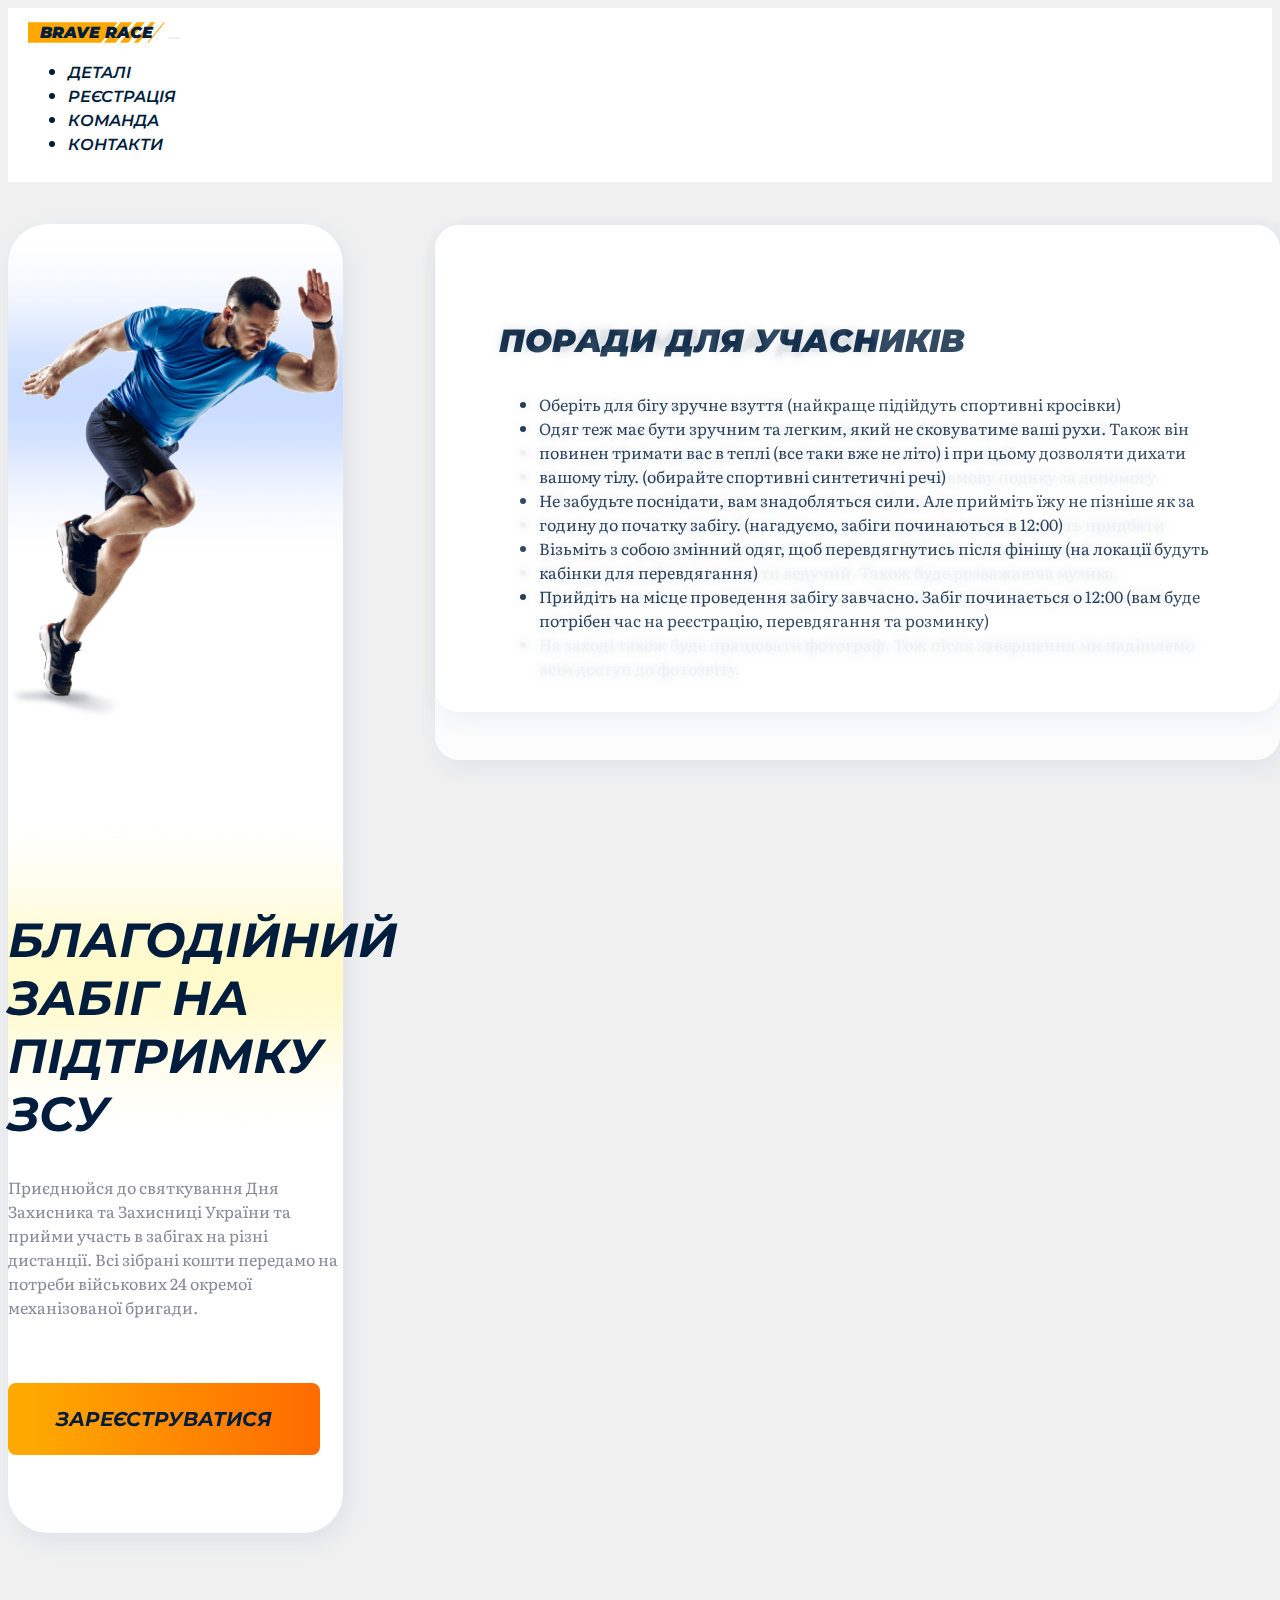
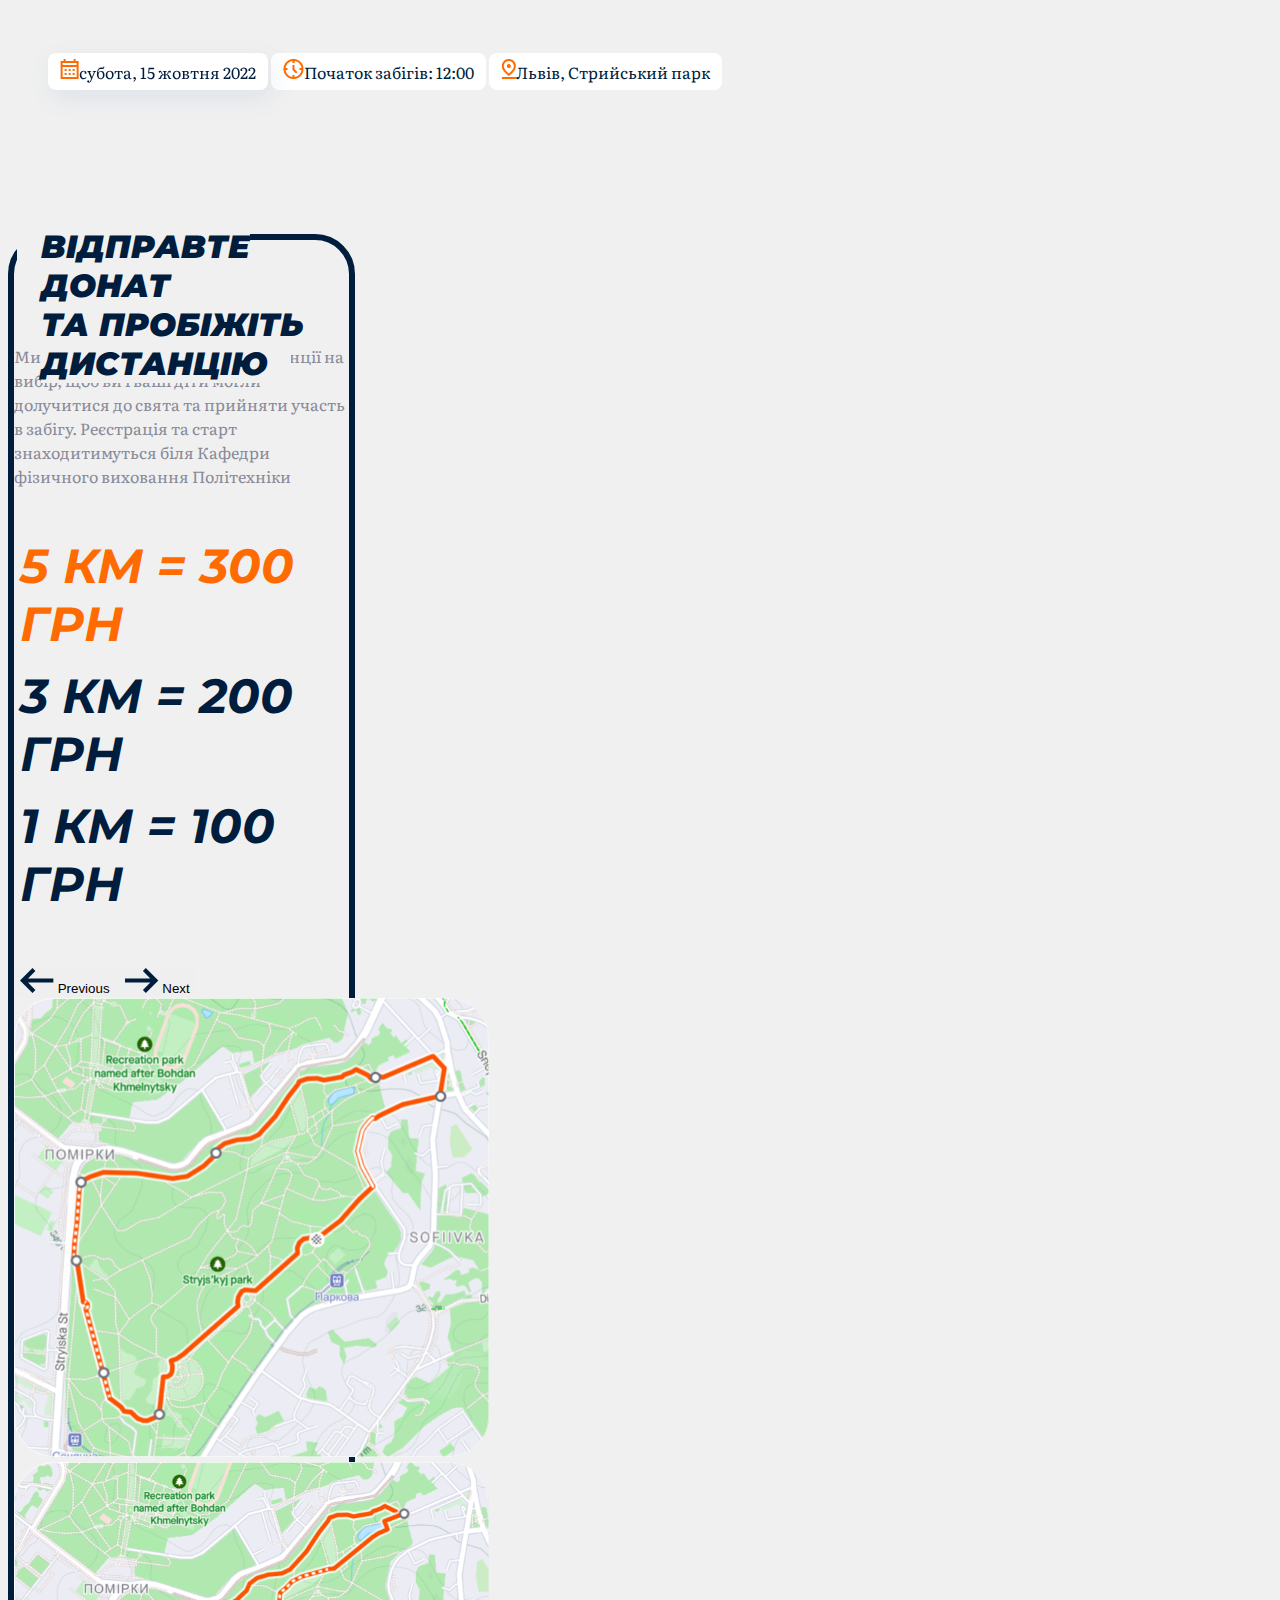
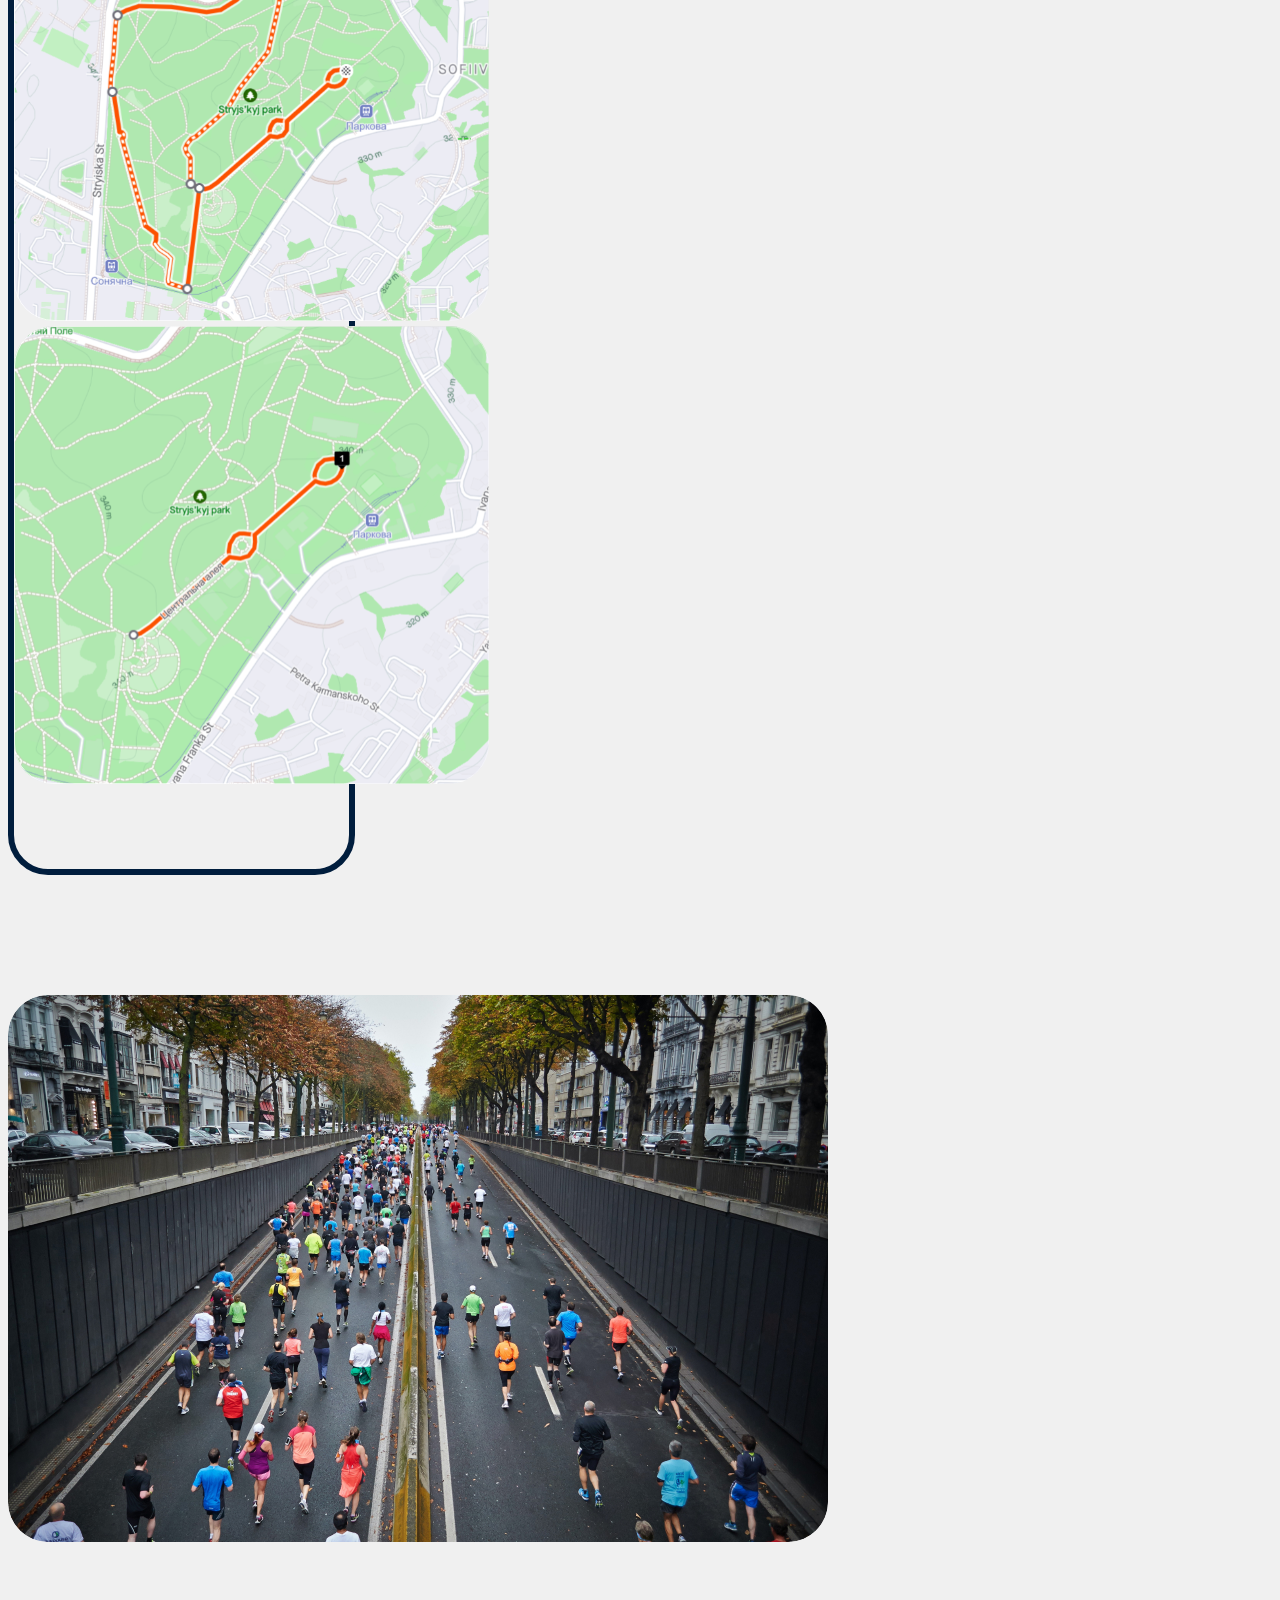
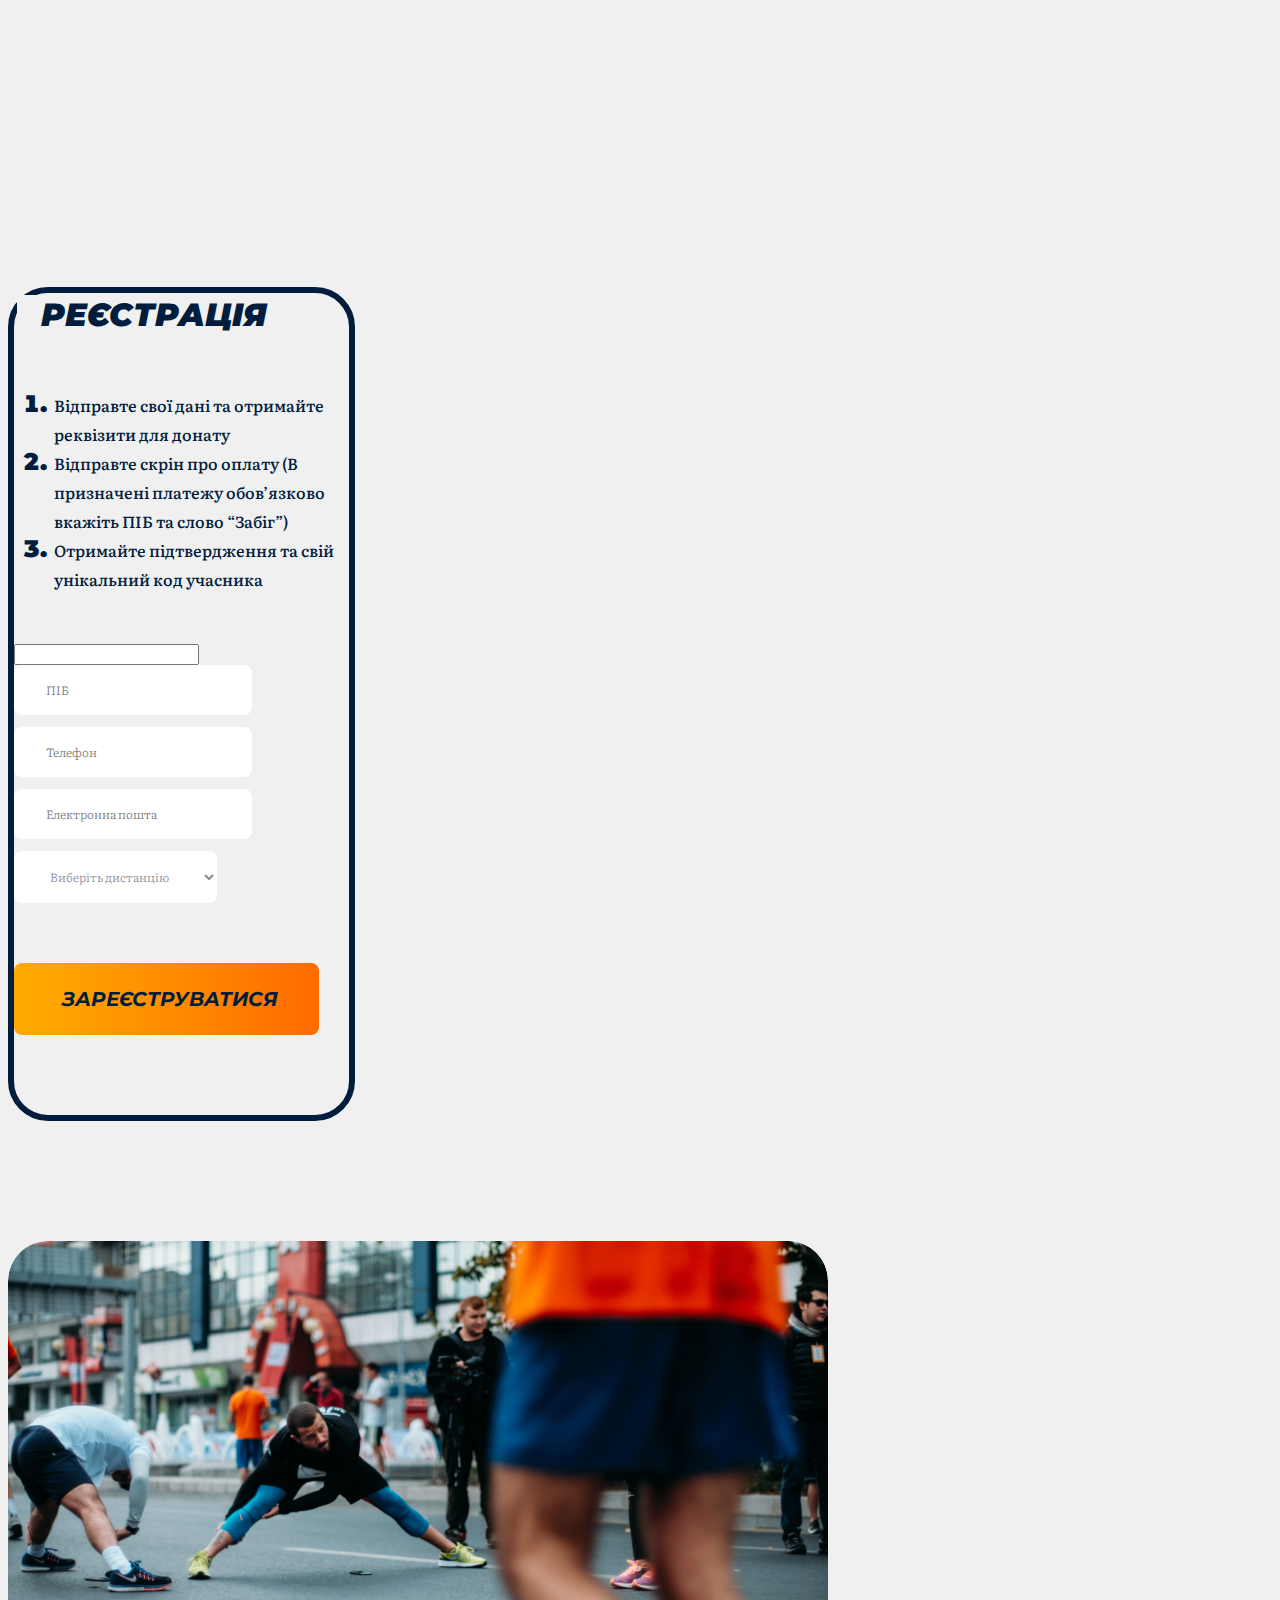
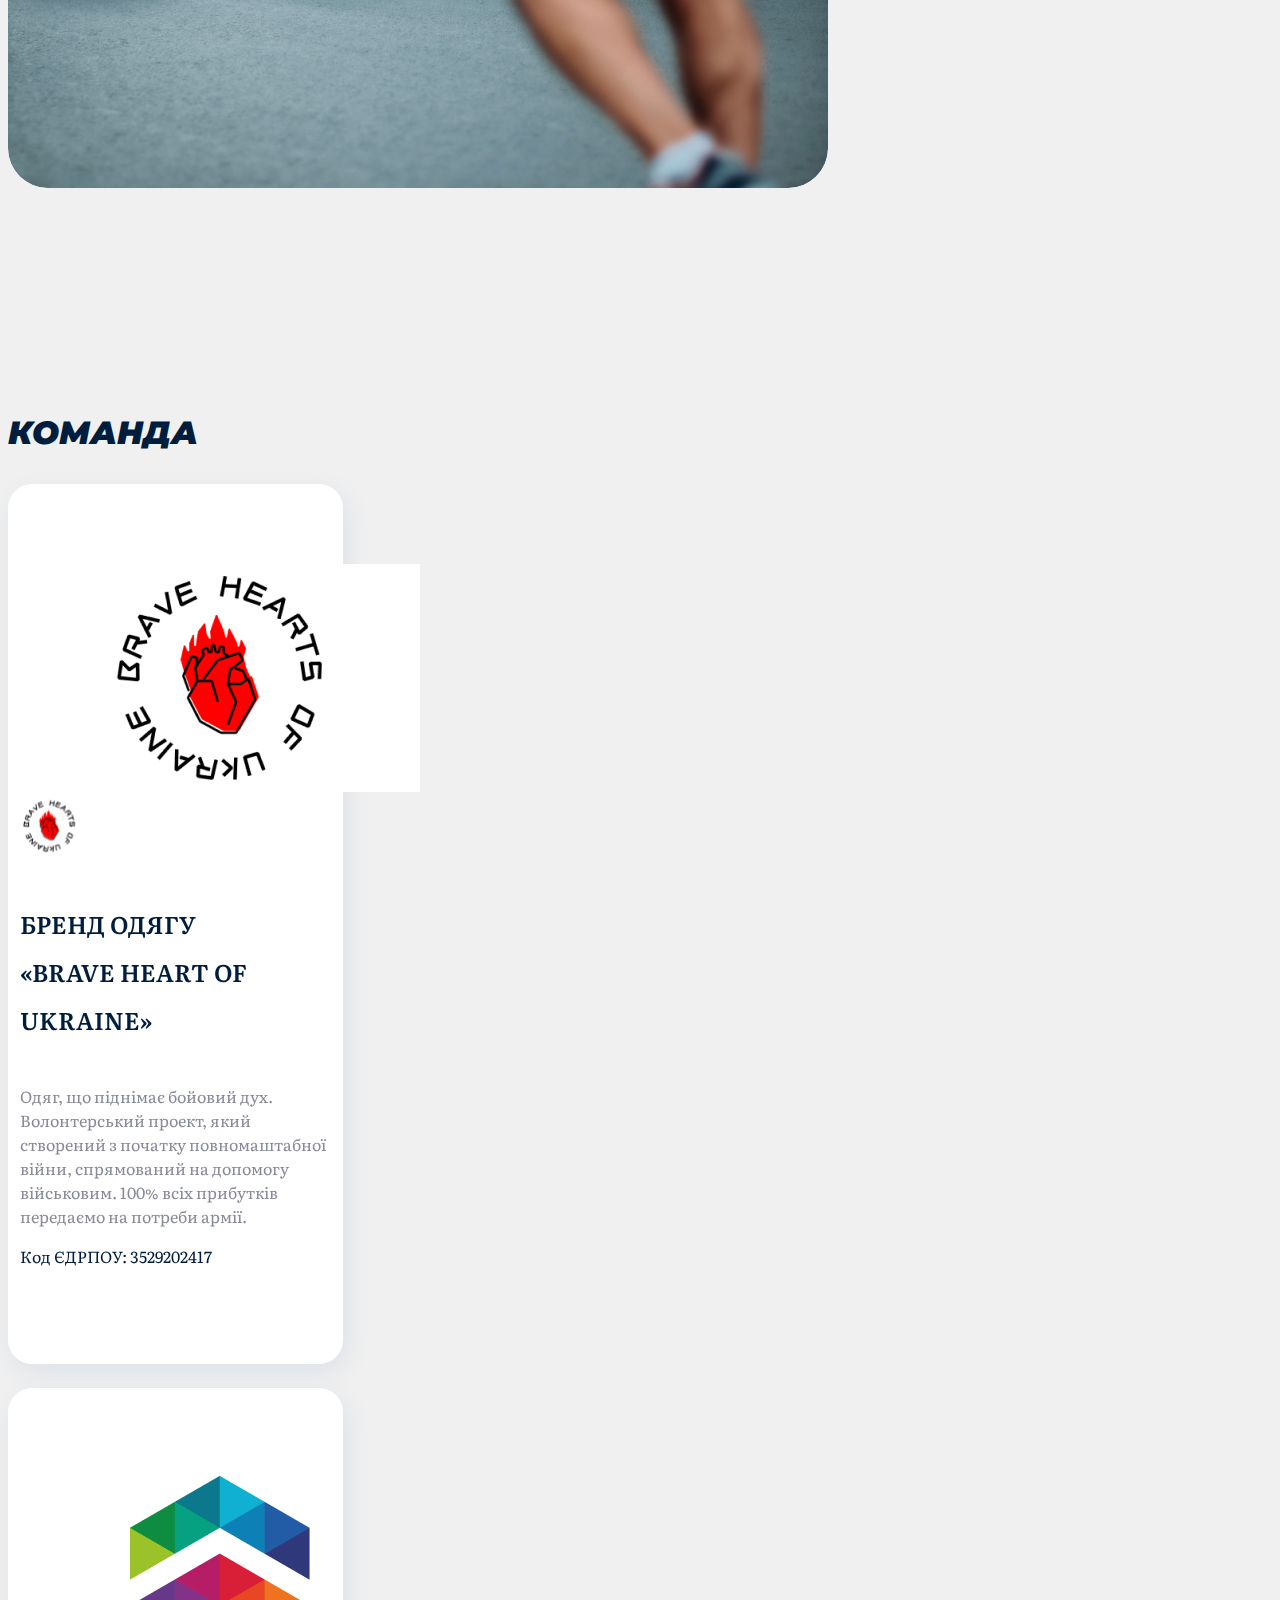
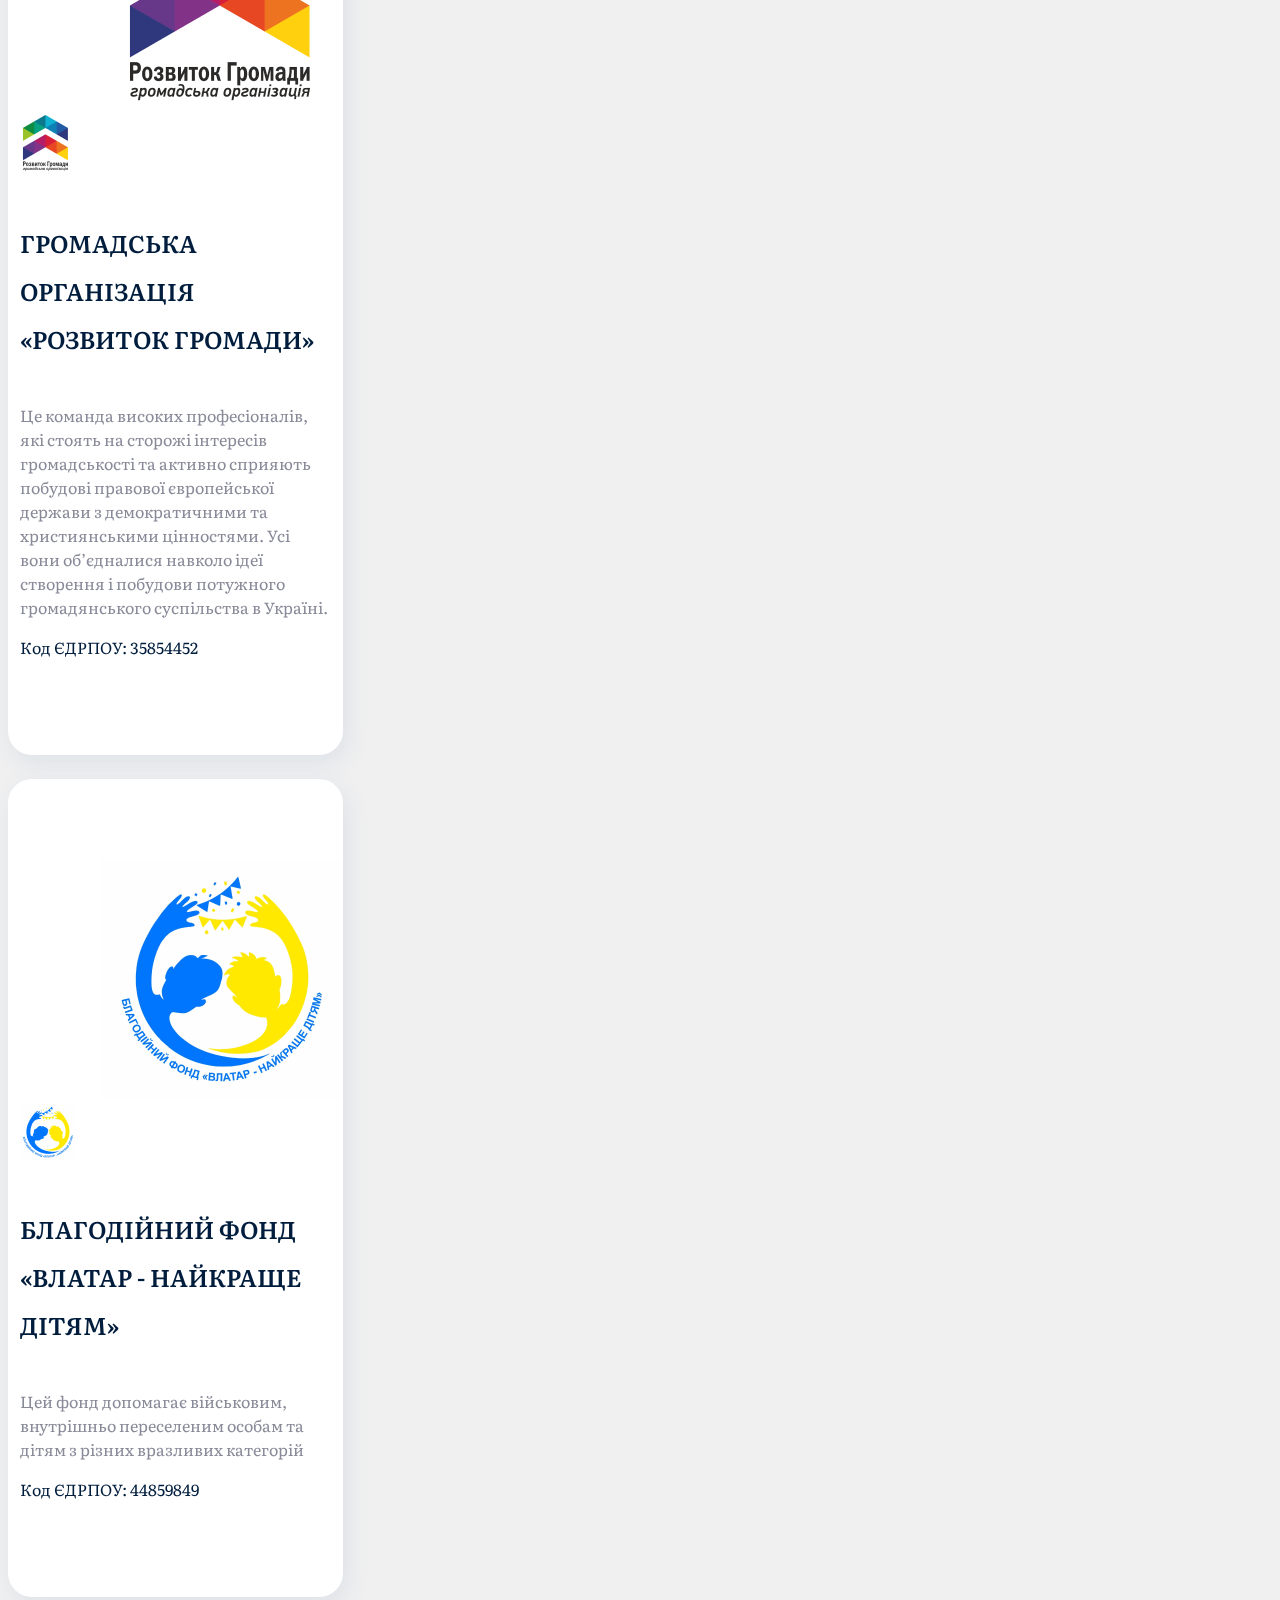
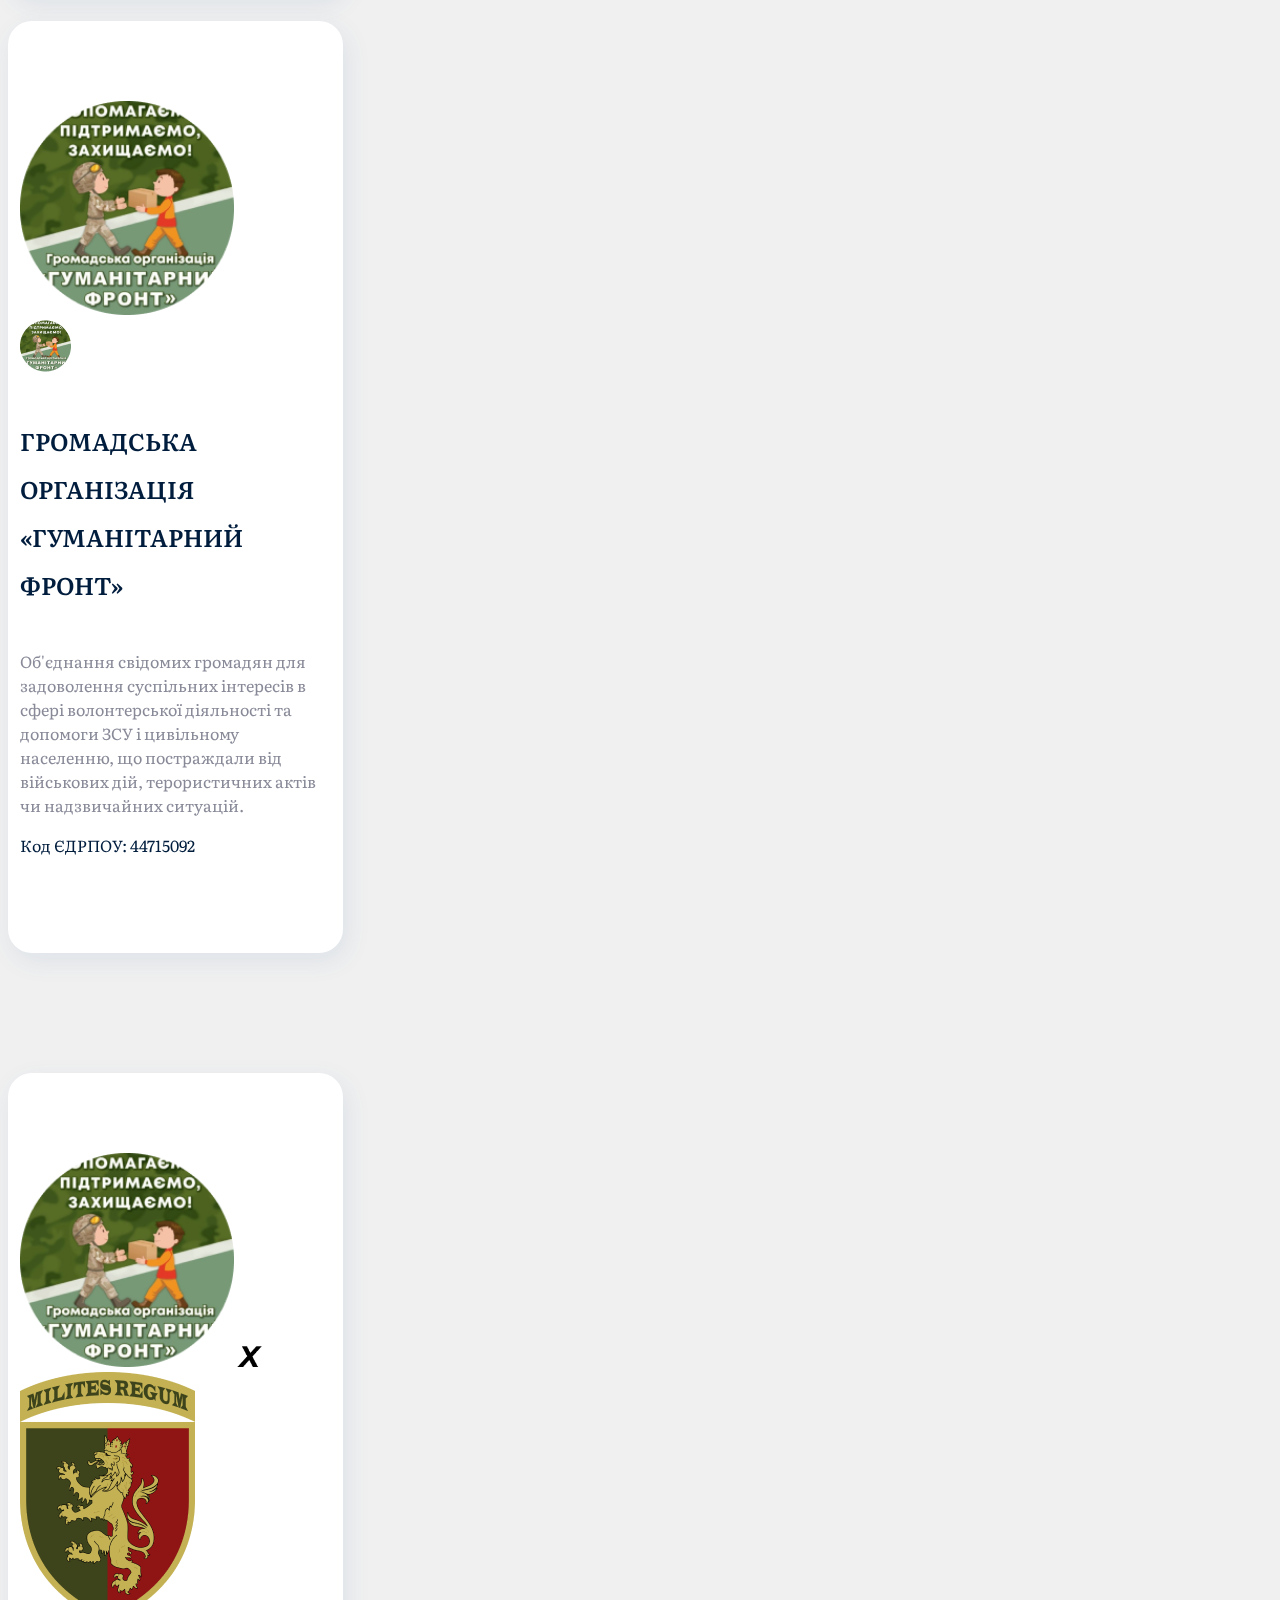
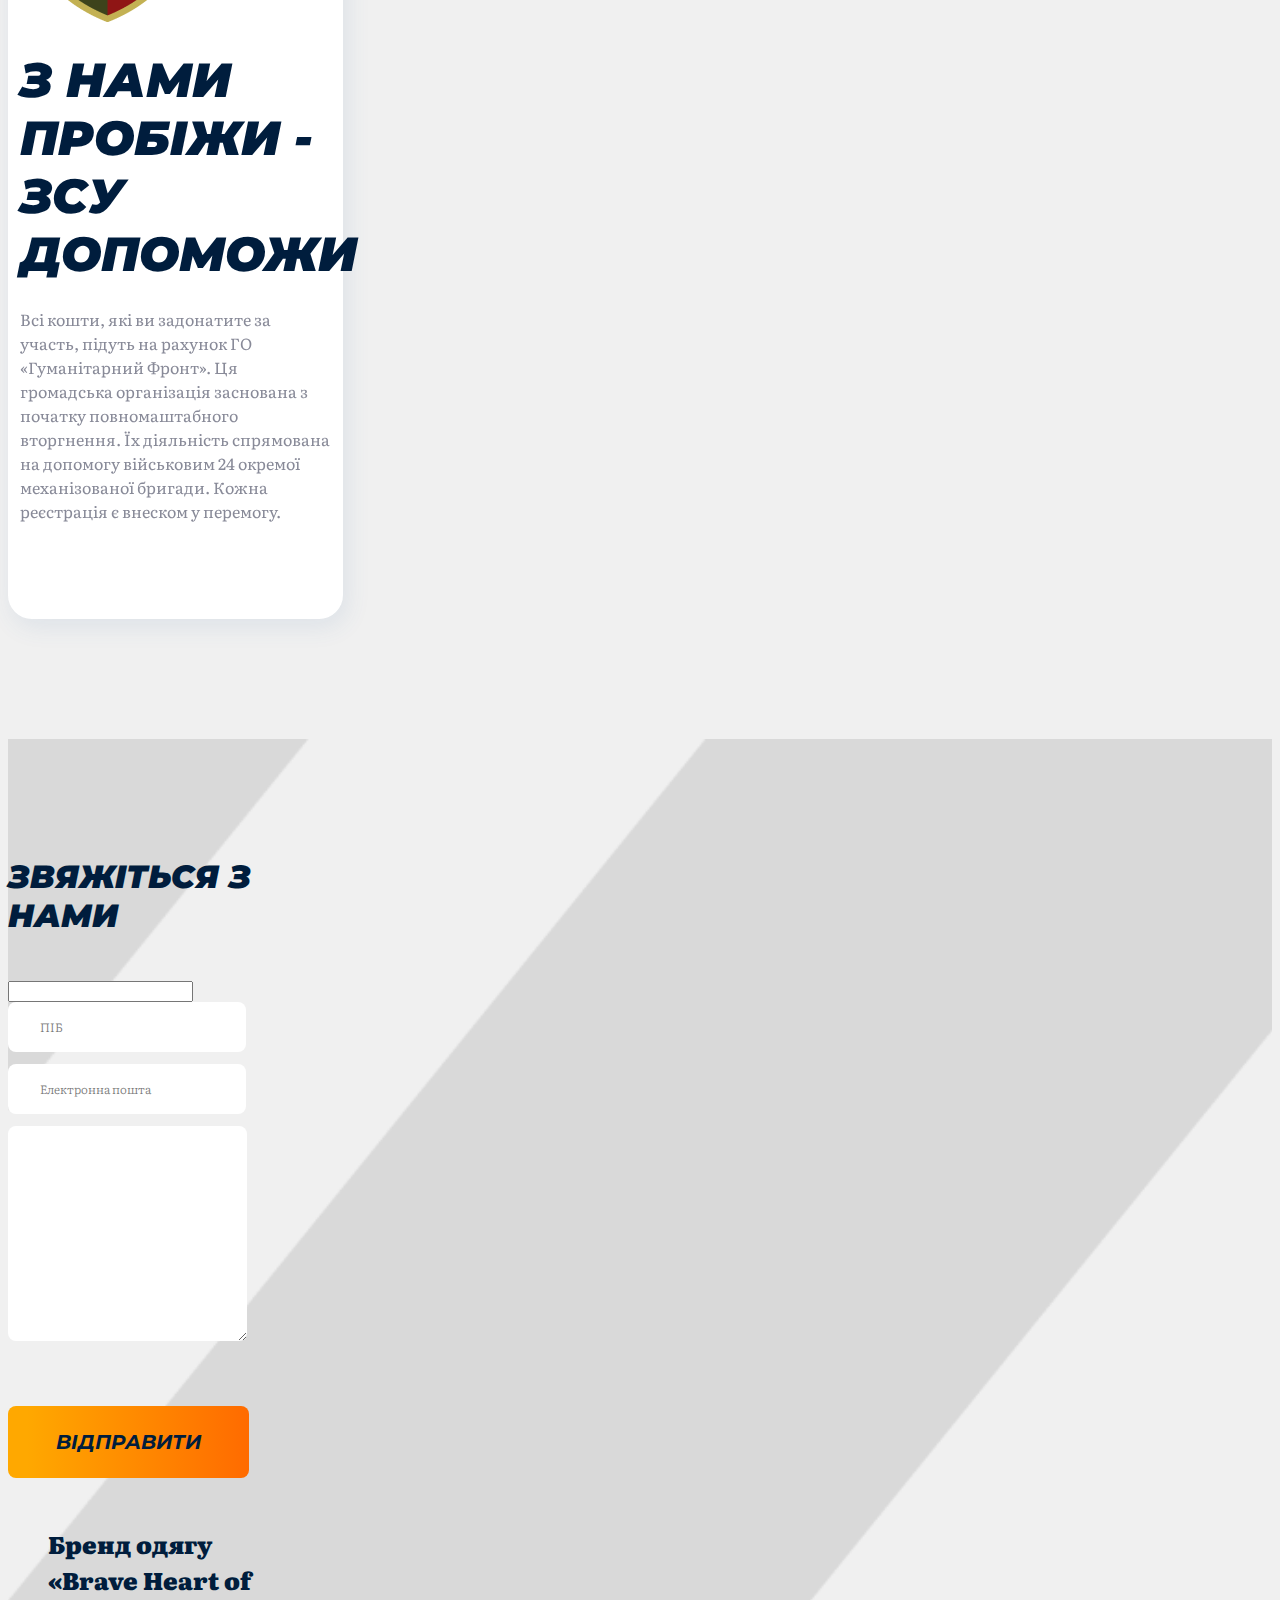
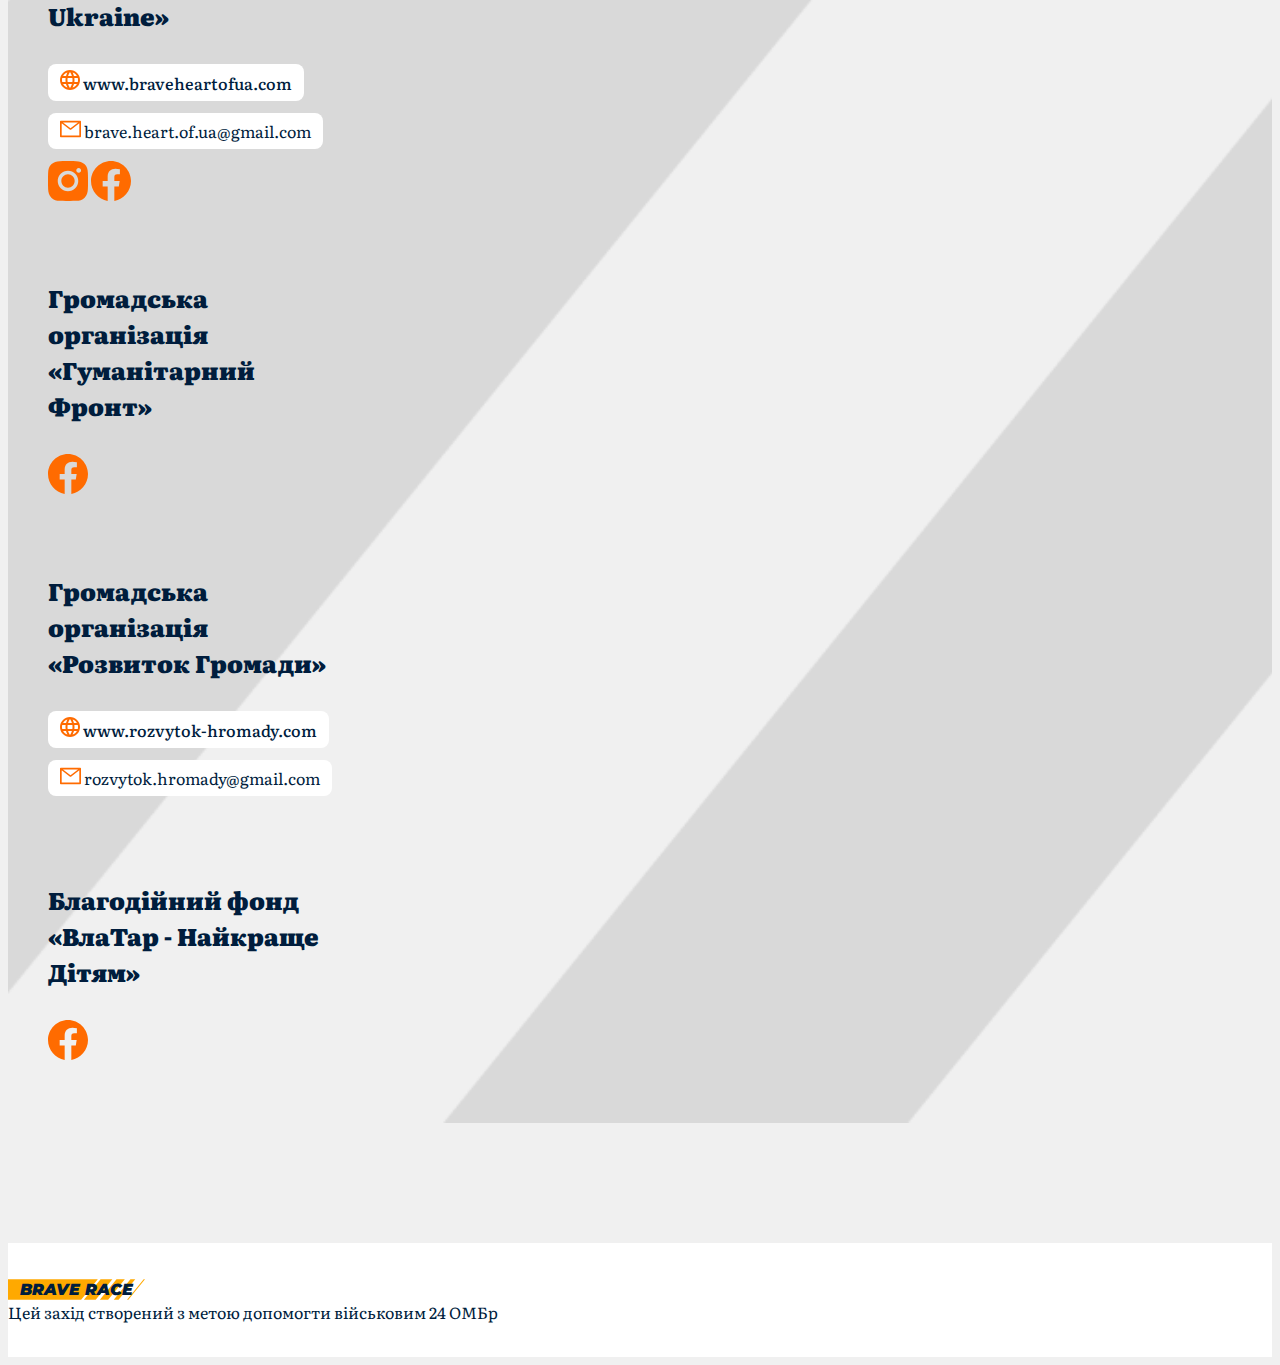
==== index.html @ 955dcb42 "Add files via upload" ====
<!doctype html>
<html lang="uk">

<head>
  <!-- Required meta tags -->
  <meta charset="utf-8">
  <meta name="viewport" content="width=device-width, initial-scale=1">
  <title>Charity Marathon</title>

  <link href="https://fonts.googleapis.com/css2?family=Literata:opsz,wght@7..72,300;7..72,500;7..72,600;7..72,900&family=Montserrat:ital,wght@1,600;1,700;1,900&display=swap" rel="stylesheet">
  <link href="https://cdn.jsdelivr.net/npm/bootstrap@5.1.3/dist/css/bootstrap.min.css" rel="stylesheet" integrity="sha384-1BmE4kWBq78iYhFldvKuhfTAU6auU8tT94WrHftjDbrCEXSU1oBoqyl2QvZ6jIW3" crossorigin="anonymous">
  <link rel="stylesheet" href="css/styles.css">
</head>

<body>

  <!-- Header -->

  <header id="main">

    <nav class="container navbar navbar-expand-md">
      <a class="navbar-brand logo" href="#main">Brave Race</a>
      <button class="navbar-toggler" data-bs-toggle="collapse" data-bs-target="#navbarTogglerDemo01" aria-controls="navbarTogglerDemo01" aria-expanded="false" aria-label="Toggle navigation">
        <span class="navbar-toggler-icon navbar-burger-icon"></span>
      </button>

      <div class="collapse navbar-collapse justify-content-end" id="navbarTogglerDemo01">

        <ul class="navbar-nav justify-content-start">

          <li class="nav-item">
            <a class="nav-link" href="#details">Деталі</a>
          </li>
          <li class="nav-item">
            <a class="nav-link" href="#regis">Реєстрація</a>
          </li>
          <li class="nav-item">
            <a class="nav-link" href="#team">Команда</a>
          </li>
          <li class="nav-item me-0">
            <a class="nav-link" href="#contact">Контакти</a>
          </li>

        </ul>

      </div>

    </nav>

  </header>

  <!-- Main info -->

  <section class="container mb-0 main-info">




    <div class="row justify-content-center px-o mx-0 ">



      <div class="col-11 col-md-5 align-self-center px-0 info-img-col">
        <img class="img-fluid" src="images/air-runner.png" alt="">
      </div>

      <div class="col-11 col-md-5 col-xl-6 px-0 align-self-center info-box-mess">
        <div class="row px-0 mx-0">
          <div class="col-12 px-0 info-item">
            <h1>БЛАГОДІЙний забіг на підтримку зсу</h1>
          </div>
          <div class="col-12 px-0">
            <p class="switch-color info-text">
              Приєднюйся до святкування Дня Захисника та Захисниці України та прийми участь в забігах на різні дистанції.
              Всі зібрані кошти передамо на потреби військових 24 окремої механізованої бригади.
            </p>
          </div>
          <div class="d-grid px-0">
            <a class="btn" href="#regis">ЗАРЕЄСТРУВАТИСЯ</a>
          </div>
        </div>
      </div>


    </div>



  </section>


  <div class="container info-block">
    <ul class="d-flex d-md-flex flex-column flex-md-row justify-content-around px-0 mb-5 text-center">
      <li class="contact-list-item info-block-list">
        <img class="img-fluid" src="images/date.png" alt=""><span class="ms-2">субота, 15 жовтня 2022</span>
      </li>
      <li class="contact-list-item">
        <img class="img-fluid" src="images/time.png" alt=""><span class="ms-2">Початок забігів: 12:00</span>
      </li>
      <li class="contact-list-item">
        <img class="img-fluid ps-3 ps-md-0" src="images/place.png" alt=""><span class="ms-2">Львів, Стрийський парк</span>
      </li>

    </ul>
  </div>

  <!-- Distance -->

  <section class="container distance-block">

      <h3 class="distance-header"><span>Відправте донат <br /> та пробіжіть дистанцію</span></h3>

      <div id="carouselExampleIndicators" class="carousel slide row justify-content-md-center car-block px-0" data-bs-ride="carousel">

        <div class="col-11 col-sm-8 col-md-6 offset-md-1 px-0">

          <p class="switch-color distance-text mt-0">
            Ми підготували для вас три дистанції на вибір, щоб ви і ваші діти могли долучитися до свята та прийняти участь в забігу.
            Реєстрація та старт знаходитимуться біля Кафедри фізичного виховання Політехніки
          </p>

          <div class="carousel-indicators carousel-i">
            <button class="distance-link active pt-0" type="button" data-bs-target="#carouselExampleIndicators" data-bs-slide-to="0" aria-current="true" aria-label="Slide 1">5 КМ = 300 ГРН</button>
            <button class="distance-link"  type="button" data-bs-target="#carouselExampleIndicators" data-bs-slide-to="1" aria-label="Slide 2">3 КМ = 200 ГРН</button>
            <button class="distance-link pb-0" type="button" data-bs-target="#carouselExampleIndicators" data-bs-slide-to="2" aria-label="Slide 3">1 КМ = 100 ГРН</button>
          </div>

          <div class="d-none d-md-block car-btn-block">
            <button class="me-3" type="button" data-bs-target="#carouselExampleIndicators" data-bs-slide="prev">
              <span aria-hidden="true"><img class="arr-image" src="images/arrow-prev.svg" alt="" /></span>
              <span class="visually-hidden">Previous</span>
            </button>
            <button class="" type="button" data-bs-target="#carouselExampleIndicators" data-bs-slide="next">
              <span aria-hidden="true"><img class="arr-image" src="images/arrow-next.svg" alt="" /></span>
              <span class="visually-hidden">Next</span>
            </button>
          </div>

        </div>


        <div class="col-11 col-sm-8 col-md-4 offset-md-1 align-self-center px-0 mx-md-auto car-inner">
            <div class="carousel-inner">
              <div class="carousel-item active">
                <img class="img-fluid" src="images/threkm.svg" alt="">
              </div>
              <div class="carousel-item">
                <img class="img-fluid" src="images/fivekm.svg" alt="">
              </div>
              <div class="carousel-item">
                <img class="img-fluid" src="images/oneekm.svg" alt="">
              </div>
            </div>
        </div>



    </div>

  </section>

  <!-- Program -->

  <section class="container program-block" id="details">

    <div class="row px-o mx-0 justify-content-center justify-content-md-start position-relative">

      <div class="col-11 col-md-8 px-0 ">
        <img class="img-fluid program-img" src="images/gabin-vallet.jpg" alt="">
      </div>

      <div class="col-11 col-md-8 day-program">
        <h3 class="mb-4">Програма на день</h3>
        <ul class="ps-2">
          <li class="mb-3">Реєстрація починається в 11:00.</li>
          <li class="mb-3">Забіги починаються о 12:00. Але учасникам необхідно прийти завчасно.</li>
          <li class="mb-3">На заході буде чергувати медична група та патруль поліції.</li>
          <li class="mb-3">Після завершення забігу учасники отримають письмову подяку за допомогу військовим та пропаганду здорового способу життя.</li>
          <li class="mb-3">Також поряд зі стартом буде проходити ярмарок. Всі охочі зможуть придбати сувеніри, мерч від бренду одягу Brave Heart of Ukraine, а також напої та снеки.</li>
          <li class="mb-3">Весь день всіх буде розважати ведучий. Також буде розважаюча музика.</li>
          <li class="mb-3">Для дітей ми теж підготували сюрпризи. Будемо розігрувати призи від наших спонсорів.</li>
          <li>На заході також буде працювати фотограф. Тож після завершення ми надішлемо всім доступ до фотозвіту.</li>
        </ul>

      </div>

    </div>

  </section>

  <!-- Registration -->


  <section class="container regis-block">

    <h3 class="regis-header" id="regis"><span>Реєстрація</span></h3>

    <div class="row px-o mx-0 justify-content-center justify-content-md-start position-relative">

      <div class="col-11 col-md-5 offset-md-1 px-0">
        <ol class="ps-2 info-text">
          <li class="mb-3 ms-3 regis-l-item"><span>Відправте свої дані та отримайте реквізити для донату</span></li>
          <li class="mb-3 ms-3 regis-l-item"><span>Відправте скрін про оплату (В призначені платежу обов’язково вкажіть ПІБ та слово “Забіг”)</span></li>
          <li class="ms-3 regis-l-item"><span>Отримайте підтвердження та свій унікальний код учасника</span></li>
        </ol>
      </div>
      <form class="col-11 col-md-4 offset-md-1 align-self-center px-0" action="https://formsubmit.co/fb5e769dd4f4789a56945869fd2060ff" onsubmit="showSuccess()" method="POST">
        <!-- Honeypot -->
        <input type="text" name="_honey" class="d-none">
        <!-- Disable Captcha -->
        <input type="hidden" name="_captcha" value="false">
        <!-- Subject -->
        <input type="hidden" name="_subject" value="Registration">
        <!-- Success page -->
        <input type="hidden" name="_next" value="https://vharasymiv.github.io/Charity-Marathon/success-page.html">


        <div class="input-inner">
          <input type="text" class="form-control input-item" name="Name" placeholder="ПІБ" required>
          <input type="text" onkeydown="phoneNumberFormatter()" id="phone-number" class="form-control input-item" name="Phone" placeholder="Телефон" required>
          <input type="email" class="form-control input-item" name="E-mail" placeholder="Електронна пошта" required>
          <select class="form-select input-item" name="Distance">
            <option value="" class="regis-option" disabled selected>Виберіть дистанцію</option>
            <option value="5 км" class="input-item">5 км</option>
            <option value="3 км" class="input-item">3 км</option>
            <option value="1 км" class="input-item">1 км</option>
          </select>
        </div>
        <div class="d-grid">
          <button type="submit" class="btn">ЗАРЕЄСТРУВАТИСЯ</button>
        </div>

      </form>

    </div>

  </section>


  <!-- Tips -->

  <section class="container program-block">

    <div class="row px-o mx-0 justify-content-center justify-content-md-start position-relative">

      <div class="col-11 col-md-8 px-0 ">
        <img class="img-fluid program-img" src="images/sporlab-edux.jpg" alt="">
      </div>

      <div class="col-11 col-md-8 day-program">
        <h3 class="mb-4">Поради для учасників</h3>
        <ul class="ps-2">
          <li class="mb-3">Оберіть для бігу зручне взуття (найкраще підійдуть спортивні кросівки)</li>
          <li class="mb-3">Одяг теж має бути зручним та легким, який не сковуватиме ваші рухи. Також він повинен тримати вас в теплі (все таки вже не літо) і при цьому дозволяти дихати вашому тілу. (обирайте спортивні синтетичні речі)</li>
          <li class="mb-3">Не забудьте поснідати, вам знадобляться сили. Але прийміть їжу не пізніше як за годину до початку забігу. (нагадуємо, забіги починаються в 12:00)</li>
          <li class="mb-3">Візьміть з собою змінний одяг, щоб перевдягнутись після фінішу (на локації будуть кабінки для перевдягання)</li>
          <li>Прийдіть на місце проведення забігу завчасно. Забіг починається о 12:00 (вам буде потрібен час на реєстрацію, перевдягання та розминку)</li>
        </ul>

      </div>

    </div>

  </section>


  <!-- Team -->

  <section class="container team-container" id="team">

    <h3>КОманда</h3>

    <div class="row justify-content-center px-o mx-0 team-block">

      <div class="col-4 col-md-4 d-none d-md-block text-center align-self-center px-0">
        <img class="img-fluid" src="images/brave-logo.jpg" alt="">
      </div>


      <div class="col-11 col-md-7 align-self-center px-0">
        <div class="clearfix">
          <img class="img-fluid d-md-none float-start me-1" src="images/brave-heart.svg" alt="">
          <h5 class="card-item">Бренд одягу <br /> «Brave Heart of Ukraine»</h5>
        </div>
        <p class="switch-color team-item">
          Одяг, що піднімає бойовий дух.
          Волонтерський проект, який створений з початку повномаштабної війни, спрямований на допомогу військовим.
          100% всіх прибутків передаємо на потреби армії.
        </p>
        <p>Код ЄДРПОУ: 3529202417</p>
      </div>

    </div>

    <div class="row justify-content-center px-o mx-0 team-block">

      <div class="col-4 col-md-4 d-none d-md-block text-center align-self-center px-0">
        <img class="img-fluid" src="images/rozvytok-logo-md.png" alt="">
      </div>


      <div class="col-11 col-md-7 align-self-center px-0">
        <div class="clearfix">
          <img class="img-fluid d-md-none float-start me-1" src="images/rozvytok-logo.png" alt="">
          <h5 class="card-item">Громадська організація <br /> «Розвиток Громади»</h5>
        </div>
        <p class="switch-color team-item">
          Це команда високих професіоналів, які стоять на сторожі інтересів громадськості та активно сприяють побудові правової європейської держави з демократичними та християнськими цінностями.
          Усі вони об’єдналися навколо ідеї створення і побудови потужного громадянського суспільства в Україні.
        </p>
        <p>Код ЄДРПОУ: 35854452</p>
      </div>

    </div>

    <div class="row justify-content-center px-o mx-0 team-block">

      <div class="col-4 col-md-4 d-none d-md-block text-center align-self-center px-0">
        <img class="img-fluid" src="images/valtar-logo-md.png" alt="">
      </div>


      <div class="col-11 col-md-7 align-self-center px-0">
        <div class="clearfix">
          <img class="img-fluid d-md-none float-start me-1" src="images/valtar-logo.png" alt="">
          <h5 class="card-item">Благодійний фонд <br /> «ВлаТар - Найкраще Дітям»</h5>
        </div>
        <p class="switch-color team-item">
          Цей фонд допомагає військовим, внутрішньо переселеним особам та дітям з різних вразливих категорій
        </p>
        <p>Код ЄДРПОУ: 44859849</p>
      </div>

    </div>

    <div class="row justify-content-center px-o mx-0 team-block">

      <div class="col-4 col-md-4 d-none d-md-block text-center align-self-center px-0">
        <img class="img-fluid team-g-img" src="images/gumor-logo-md.png" alt="">
      </div>


      <div class="col-11 col-md-7 align-self-center px-0">
        <div class="clearfix">
          <img class="img-fluid d-md-none float-start me-1" src="images/gumor-logo.png" alt="">
          <h5 class="card-item">Громадська організація <br /> «Гуманітарний Фронт»</h5>
        </div>
        <p class="switch-color team-item">
          Об'єднання свідомих громадян для задоволення суспільних інтересів в сфері волонтерської діяльності та допомоги ЗСУ і
          цивільному населенню, що постраждали від військових дій, терористичних актів чи надзвичайних ситуацій.
        </p>
        <p>Код ЄДРПОУ: 44715092</p>
      </div>

    </div>

    <div class="row justify-content-center px-o mx-0 team-zcu-block">

      <div class="col-11 col-md-7 col-xl-5 align-self-center text-center px-0 team-col">
        <img class="img-fluid team-g-img" src="images/gumor-logo-md.png" alt="">
        <img class="img-fluid mx-3 team-x-img" src="images/x.png" alt="">
        <img class="img-fluid team-m-img" src="images/milites-logo.png" alt="">
      </div>

      <!-- card-item -->
      <div class="col-11 col-md-5 col-xl-6 align-self-center px-0">
        <h5 class="team-header">З нами пробіжи - зсу допоможи</h5>
        <p class="switch-color team-zcu-text">
          Всі кошти, які ви задонатите за участь, підуть на рахунок ГО «Гуманітарний Фронт».
          Ця громадська організація заснована з початку повномаштабного вторгнення.
          Їх діяльність спрямована на допомогу військовим 24 окремої механізованої бригади. Кожна реєстрація є внеском у перемогу.
        </p>
      </div>

    </div>

  </section>

  <div class="footer-bg" id="contact">
    <section class="container mb-0">

      <div class="row px-o mx-0 justify-content-start justify-content-md-between">

        <div class="col-11 col-md-7 col-lg-5  px-0 contact-block">
          <h3 class="contact-header">Звяжіться з нами</h3>
          <form id="form1" action="https://formsubmit.co/fb5e769dd4f4789a56945869fd2060ff" method="POST">
            <!-- Honeypot -->
            <input type="text" name="_honey" class="d-none">
            <!-- Disable Captcha -->
            <input type="hidden" name="_captcha" value="false">
            <!-- Subject -->
            <input type="hidden" name="_subject" value="Contact us">
            <!-- Success page -->
            <input type="hidden" name="_next" value="https://vharasymiv.github.io/Charity-Marathon/success-page.html">


            <div>
              <input type="text" class="form-control input-item" name="Name" placeholder="ПІБ" required>
              <input type="email" class="form-control input-item" name="E-mail" placeholder="Електронна пошта" required>
            </div>
            <div class="form-floating">
              <textarea class="form-control input-text" name="Message from client" style="height: 183px"></textarea>
            </div>
            <div class="d-grid">
              <button type="submit" class="btn">ВІДПРАВИТИ</button>
            </div>

          </form>

        </div>

        <div class="col-11 col-sm-7 col-md-5 px-0">
          <!-- List-item -->
          <ul class="contact-list ps-0 pe-3">
            <li class="contact-list-header">Бренд одягу <br /> «Brave Heart of Ukraine»</li>
            <li class="contact-list-item me-xxl-5">
              <a href="https://braveheartofua.com/" target=”_blank”><img class="img-fluid me-2" src="images/web.svg" alt=""> www.braveheartofua.com</a>
            </li>
            <li class="contact-list-item me-xl-5">
              <img class="img-fluid me-2" src="images/mail.svg" alt=""> brave.heart.of.ua@gmail.com
            </li>
            <li>
              <a href="https://www.instagram.com/brave_heart_of_ua/" target=”_blank” class="pe-2"><img src="images/insta.svg" alt="" /></a>
              <a href="https://www.facebook.com/Brave_heart_of_ua-108537105126521" target=”_blank” class="pe-2"><img src="images/face.svg" alt="" /></a>
            </li>
          </ul>
          <!-- List-item -->
          <ul class="contact-list px-0">
            <li class="contact-list-header">Громадська організація <br /> «Гуманітарний Фронт»</li>
            <li>
              <a href="https://www.facebook.com/%D0%93%D1%80%D0%BE%D0%BC%D0%B0%D0%B4%D1%81%D1%8C%D0%BA%D0%B0-%D0%BE%D1%80%D0%B3%D0%B0%D0%BD%D1%96%D0%B7%D0%B0%D1%86%D1%96%D1%8F-%D0%93%D1%83%D0%BC%D0%B0%D0%BD%D1%96%D1%82%D0%B0%D1%80%D0%BD%D0%B8%D0%B9-%D0%A4%D1%80%D0%BE%D0%BD%D1%82-107816748590382"
                target=”_blank” class="pe-2"><img src="images/face.svg" alt="" /></a>
            </li>
          </ul>
          <!-- List-item -->
          <ul class="contact-list px-0">
            <li class="contact-list-header">Громадська організація <br /> «Розвиток Громади»</li>
            <li class="contact-list-item me-md-5">
              <a href="https://rozvytok-hromady.com/" target=”_blank”><img class="img-fluid me-2" src="images/web.svg" alt=""> www.rozvytok-hromady.com</a>
            </li>
            <li class="contact-list-item me-md-5">
              <img class="img-fluid me-2" src="images/mail.svg" alt=""> rozvytok.hromady@gmail.com
            </li>
          </ul>
          <!-- List-item -->
          <ul class="contact-list px-0">
            <li class="contact-list-header">Благодійний фонд <br /> «ВлаТар - Найкраще Дітям»</li>
            <li>
              <a href="https://www.facebook.com/profile.php?id=100063595477150" target=”_blank” class="pe-2"><img src="images/face.svg" alt="" /></a>
            </li>
          </ul>

        </div>

      </div>

    </section>
  </div>

  <footer>
    <div class="container">
      <div class="row justify-content-md-start footer-b px-0 mx-0">
        <a class="navbar-brand logo me-5 mb-1" href="#main">Brave Race</a>
        <div class="col-11 col-md-7 px-0 align-self-center">
          <span>Цей захід створений з метою допомогти військовим 24 ОМБр</span>
        </div>
      </div>
    </div>
  </footer>


  <script src="https://cdn.jsdelivr.net/npm/bootstrap@5.1.3/dist/js/bootstrap.bundle.min.js" integrity="sha384-ka7Sk0Gln4gmtz2MlQnikT1wXgYsOg+OMhuP+IlRH9sENBO0LRn5q+8nbTov4+1p" crossorigin="anonymous"></script>
  <script src="js/index.js"></script>
</body>

</html>
---- css/styles.css ----
:root {
  --main-color: #001D3D;
  --second-color: #888A98;
  --main-bg-color: #F0F0F0;
  --orange: #FF6B00;
}

body {
  color: var(--main-color);
  font: 12px/150% 'Literata', serif;
  background-color: var(--main-bg-color);
}

h1, h3, h5, a, .btn, .distance-link,
.nav-link, .logo {
  color: inherit;
  font: 700 12px 'Montserrat', sans-serif;
  text-transform: uppercase;
  font-style: italic;
}

h1,
.team-header,
.success-header {
  font-size: 24px;
}

h3, h5 {
  font-weight: 900;
}

h3 {
  font-size: 16px;
}

.switch-color {

  color: var(--second-color);
}

a {
  font: 500 12px/150% 'Literata', serif;
  text-decoration: none;
  text-transform: lowercase;
}
/* BLOCKS */

header,
footer,
.main-info,
.day-program,
.team-block,
.team-zcu-block,
.success-page {
    background-color: #FFFFFF;
}

header {
  padding: 11px 20px;
  margin-bottom: 24px;
}

section {
  max-width: 335px;
  margin-bottom: 80px;
}

section,
.success-page,
.day-program  {
  padding: 48px 24px;
}

section,
.success-page,
.day-program,
  .carousel-inner {
      border-radius: 24px;
  }

.main-info,
.info-block-list,
.day-program,
.team-block,
.team-zcu-block,
.success-page {
  box-shadow: 4px 8px 24px rgba(63, 112, 166, 0.1);
  backdrop-filter: blur(5px);
}

a:link,
a:visited,
a:hover,
a:active {
  color: inherit;
}


/* TEAM */

.team-block,
.team-zcu-block {
  padding: 76px 12px;
  border-radius: 24px;
}

.team-block {
  margin-bottom: 24px;
  margin-top: 24px;
}

.team-zcu-block {
  margin-top: 80px;
}

.team-item {
  margin: 12px 0 12px 0;
}

.team-g-img {
  width: 100px;
}

.team-m-img {
  width: 80px;
}

.team-x-img {
    width: 18px;
}

.team-header {
  margin: 24px 0;
}

/* HEADER */

.logo {
  font-weight: 900;
  width: 180px;
  padding: 6px 12px;
  background-image: url("../images/logo-bg.svg");
  background-position: center;
  background-repeat: no-repeat;
  background-size: contain;
}

/* MAIN INFO */

.info-img-col {
  width: 173px;
}

.info-item {
  margin-bottom: 12px;
}

.info-block {
  margin-top: 12px;
  margin-bottom: 88px;
}

.main-info {
  position: relative;
  /* margin-top: 120px; */
}

.main-info::before {
  content: "";
  background-image: url("../images/blue.png"), url("../images/yellow.png");
  background-position: top, 30% 60%;
  background-repeat: no-repeat;
  position: absolute;
  background-size: auto 100% auto 100%;
  top: 0px;
  right: 0px;
  bottom: 0px;
  left: 0px;
  opacity: 0.3;
  z-index: -1;
}

/* NAVIGATION */

.navbar-light {
  color: var(--main-color);
}

.navbar-toggler:focus {
  box-shadow: none;
}

.nav-item>.active-page,
.nav-item>.nav-link:hover,
.nav-item>.nav-link:focus {
  color: var(--orange);
}

.arr-image:hover {
  filter: brightness(0) saturate(100%) invert(54%) sepia(94%) saturate(3561%) hue-rotate(360deg) brightness(101%) contrast(109%);
}

.nav-item>.nav-link {
  color: inherit;
}

.navbar-burger-icon {
  background-image: url("../images/burger-icon.svg");
}

.nav-item {
  margin-right: 24px;
}

.logo,
.nav-link {
    font-size: 12px;
}

.nav-link {
  font-weight: 600;
}

/* BUTTONS */

button {
  border: none;
}

button:focus {
  border: none;
  color: red;
}

.btn {
  font-size: 14px;
  font-weight: 700;
  display: inline-block;
  background: linear-gradient(270deg, #FF6B00 0%, #FFA800 92.03%);
  text-decoration: none;
  text-align: center;
  padding: 16px;
  border: none;
  border-radius: 8px;
  margin-top: 24px;
}

.btn:focus {
  box-shadow: none;
}

/* DISTANCE, REGISTRATION*/

.distance-block,
.regis-block {
  position: relative;
  border: #001D3D solid 6px;
}

.spacer {
  margin-bottom: 100%;
}

.regis-block {
  margin-top: 680px;
}

.team-container {
  margin-top: 580px;
}

.distance-header,
.regis-header {
  position: absolute;
}

.distance-header {
  top: -27px;
  left: 6%;
}

.regis-header {
  top: -16px;
  left: 7%;
}

.distance-header > span,
.regis-header > span {
  background-color: var(--main-bg-color);
  box-shadow: var(--main-bg-color) -13px 0px 0px,
              var(--main-bg-color) 16px 0px 0px;
}

.distance-link {
  font-size: 24px;
}

.nav {
  margin-bottom: 24px;
}

.distance-text {
  margin: 20px 0 24px 0;
}

.distance-text {
  margin-bottom: 24px;
}

.regis-l-item {
  font: 900 16px 'Montserrat', sans-serif;
}

.card-item,
.input-item,
.regis-l-item > span {
  font: 300 12px 'Literata', serif;
}

.regis-l-item > span {
  font-weight: 500;
  line-height: 150%;
}

.card-item {
  font-weight: 600;
  line-height: 200%;
}


/* PROGRAM */

.day-program {
  position: absolute;
  top: 60%;
  opacity: 0.80;
}

.program-img {
  border-radius: 24px;
}

/* FORMS */

.input-text,
.input-item {
  background-color: #FFFFFF;
  border: none;
  border-radius: 8px;
  padding: 12px 24px;
  margin-bottom: 12px;
  font-weight: 300;
}

.input-item:-webkit-autofill,
.input-item:-webkit-autofill:hover,
.input-item:-webkit-autofill:focus,
.input-item:-webkit-autofill:active {
  -webkit-box-shadow: 0 0 0 1000px #FFFFFF inset !important;
  transition: none;
}

.input-text:focus,
.input-item:focus {
  background-color: #FFFFFF;
  box-shadow: 0 0 0 0.12rem rgba(255, 127, 0, 1);
}

.input-item:hover,
.input-item:focus,
.input-item:active {
  border: none;
}

.form-select {
  color: var(--second-color);
  font-weight: 300;
}

ol {
  margin-bottom: 48px;
}

/* CONTACTS */

.contact-header {
  padding-top: 6px;
  margin-bottom: 24px;
}

.contact-list {
  list-style-type: none;
  padding-bottom: 24px;
}

.contact-list-header {
  font-size: 14px;
  font-weight: 900;
  line-height: 150%;
  margin-bottom: 12px;
}

.contact-list-item {
  background-color: #FFFFFF;
  display: inline-block;
  padding: 6px 12px;
  border-radius: 8px;
  margin-bottom: 12px;
}

.contact-block {
  margin-bottom: 48px;
}

.footer-bg {
  background-image: url("../images/footer-bg.png");
  background-color: var(--main-bg-color);
  background-position: center;
  background-repeat: no-repeat;
  background-size: cover;
}

.footer-b {
  padding: 18px 32px;
}

/* Success Page */

.success-text {
  margin-top: 12px;
  margin-bottom: 35px;
  max-width: 441px;
}

.success-image {
  width: 136px;
}

/* CAROUSEL */

.carousel-i {
  display: block;
  position: static;
  margin: 0;
}

.car-block {
  margin-left: 4%;
}

.car-inner {
  margin-top: 12px;
}

.car-btn-block {
  margin-top: 53px;
}

.carousel-i [data-bs-target] {
  flex: 0 0 auto;
  display: block;
  position: static;
  text-indent: 0px;
  text-align: left;
  width: 100%;
  height: 100%;
  border: 0;
  margin: 0 0 12px 0;
  background-color: transparent;
  opacity: 1;
  color: var(--main-color);
  transition: color 0.6s ease;
}

.carousel-i .active {
  color: var(--orange);
}

/* MEDIA */

@media (min-width:576px) {
  .regis-block {
    margin-top: 480px;
  }
    .team-container {
      margin-top: 380px;
    }
}



@media (min-width:768px) {
  header {
    margin-bottom: 42px;
  }

  h3 {
    font-size: 32px;
  }

  .logo {
    width: 240px;
    padding-top: 9px;
    padding-bottom: 9px;
  }

  .logo,
  .nav-link,
  .regis-l-item > span {
      font-size: 16px;
  }

  .team-col,
  .info-img-col {
    order: 1;
  }

  .info-img-col {
    width: 330px;
  }

  .btn {
    max-width: 305px;
  }

  .success-btn {
    max-width: none;
  }

  .main-info {
    padding-bottom: 0;
  }

  .info-item {
    max-width: 305px;
    margin-bottom: 24px;
  }

  .info-text {
    max-width: 280px;
  }

  .team-block,
  .team-zcu-block {
    padding: 80px 12px;
  }

  .team-zcu-block {
    margin-top: 120px;
  }

  .success-page {
    margin-top: 30px;
  }

  .card-item {
    font-size: 20px;
  }

  .distance-text {
    margin: 24px 0 48px 0;
  }

  .distance-block,
  .regis-block,
  .success-page  {
    padding: 80px 0 80px 0;
  }

  .distance-header,
  .regis-header {
    left: 8%;
  }

  .distance-header {
    top: -45px;
  }

  .regis-header {
    top: -30px;
    left: 8%;
  }

  .day-program {
    top: 25%;
    left: 34%;
    padding: 64px;
  }

  .program-img {
    border-radius: 40px;
  }

  .input-text,
  .input-item {
    padding: 16px 32px;
  }

  .contact-header {
    margin-bottom: 42px;
  }

  .contact-list-header,
  .regis-l-item {
    font-size: 24px;
  }

  .contact-list-header {
    margin-bottom: 30px;
  }

  .contact-list {
    padding-bottom: 58px;
  }

  .contact-block {
    order: 2;
  }

  .footer-bg {
    background-image: url("../images/footer-bg.png");
    padding-top: 80px;
  }

  .footer-b {
    padding: 33px 0;
  }

  .team-g-img {
    width: 150px;
  }

  .team-m-img {
    width: 125px;
  }

  .team-x-img {
      width: 25px;
  }
  .info-block {
    margin-top: 34px;
    margin-bottom: 132px;
  }

  .distance-header > span,
  .regis-header > span {
    box-shadow: var(--main-bg-color) -24px 0px 0px,
                var(--main-bg-color) 24px 0px 0px;
  }

  .regis-block {
    margin-top: 540px;
  }

  .team-container {
    margin-top: 400px;
  }

  .success-text {
    margin-top: 24px;
    margin-bottom: 41px;
    max-width: 441px;
  }

  .success-image {
    width: 160px;
  }

  .car-block {
    margin-left: 0;
  }

  .car-inner {
    margin-top: 0;
  }

}

@media (min-width:992px) {
  body {
    font-size: 16px;
  }
  .team-zcu-text {
    max-width: 511px;
  }
  .card-item {
    font-size: 24px;
  }

  .regis-block {
    margin-top: 480px;
  }

  .team-container {
    margin-top: 320px;
  }

  .contact-list-item > a {
    font-size: 16px;
  }

}

@media (min-width:1200px) {

  section {
    padding: 0;
    margin-bottom: 120px;
  }

  section,
  .success-page,
  .carousel-inner {
    border-radius: 40px;
  }

  .program-block {
    margin-top: 120px;
  }

  h1,
  .team-header,
  .success-header {
    font-size: 48px;
  }

  .btn {
    font-size: 20px;
    padding: 24px 48px;
    margin-top: 48px;
    border: 0;
  }

  .info-item {
    max-width: 555px;
  }

  .info-text,
  .distance-text {
    max-width: 471px;
  }

  .info-box-mess {
    padding: 80px 0 78px 0;
  }

  .info-img-col {
    width: 370px;
  }

  .team-g-img {
      width: 214px;
    height: 214px;
  }

  .team-m-img {
    width: 175px;
    height: 250px;
  }

  .nav-item {
    margin-right: 24px;
  }

  .regis-block {
    margin-top: 340px;
  }

  .team-container {
    margin-top: 220px;
  }

  .distance-link {
    font-size: 48px;
  }

}
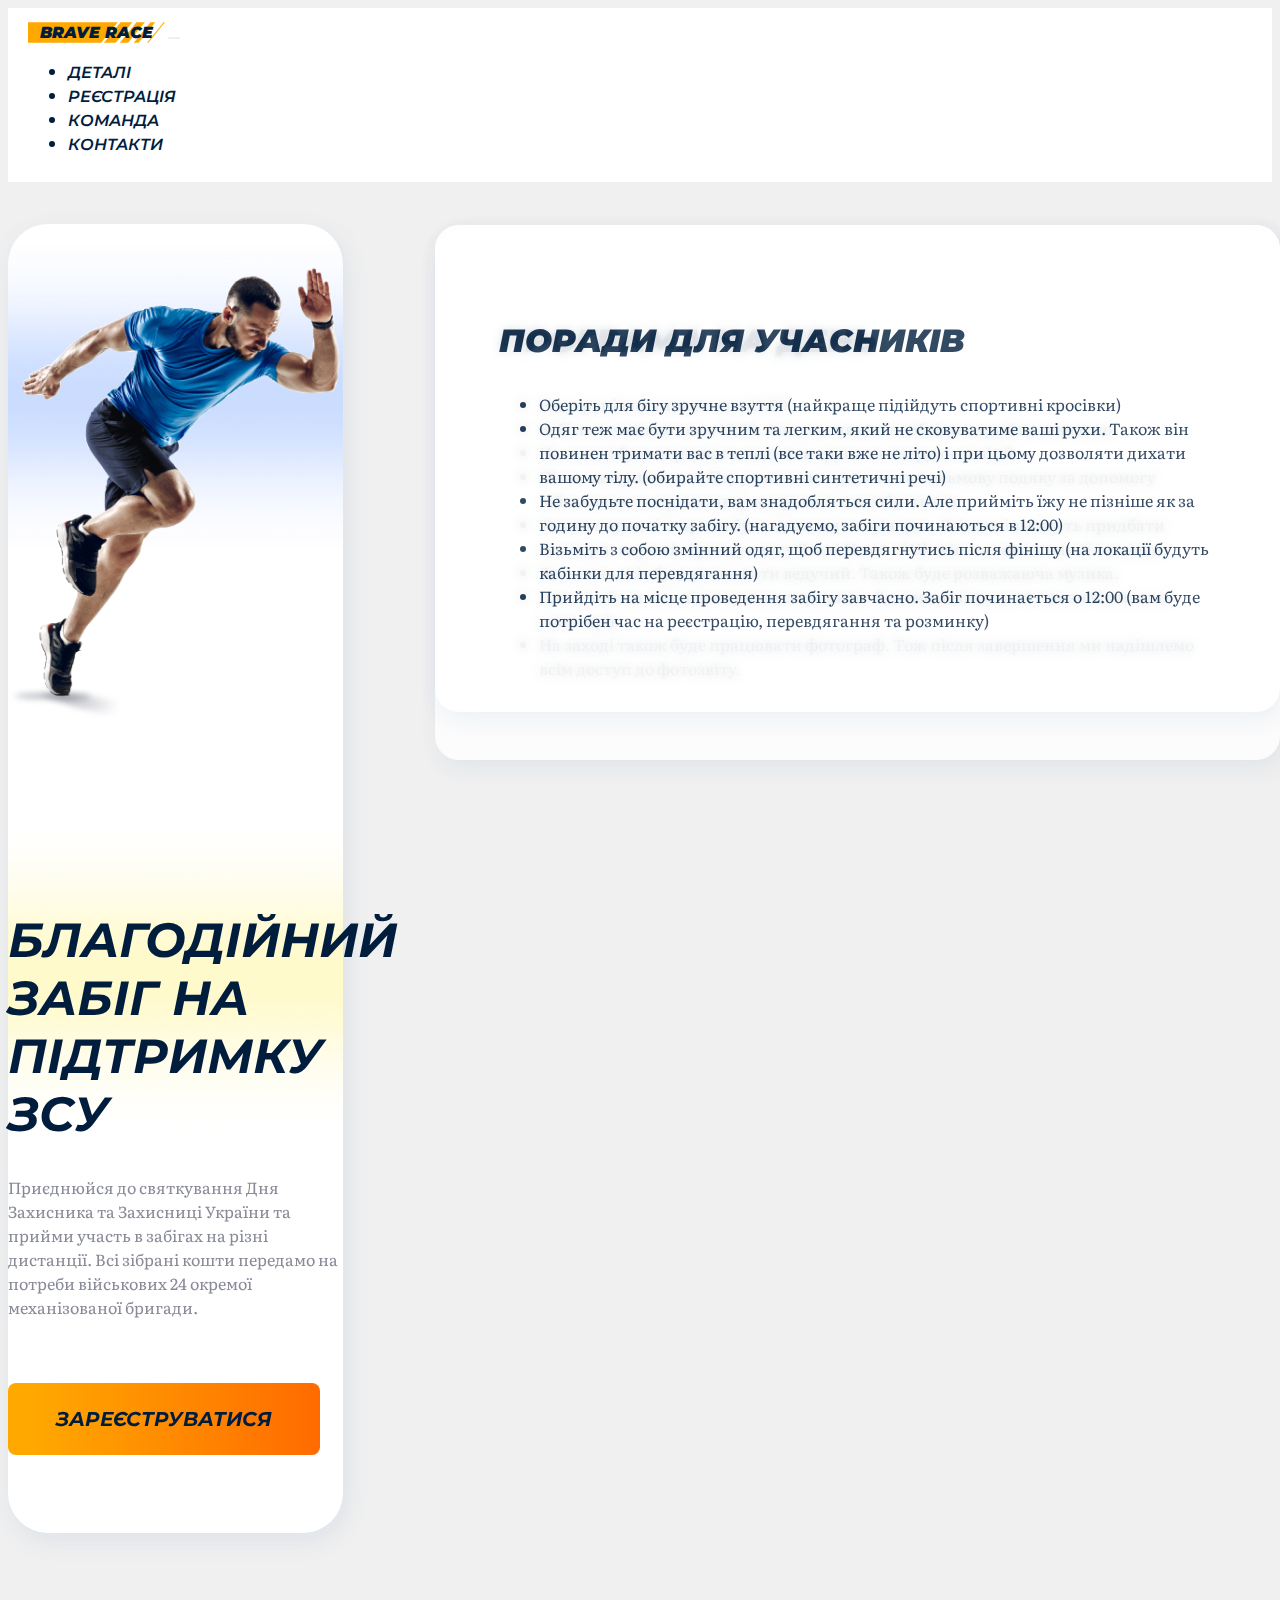
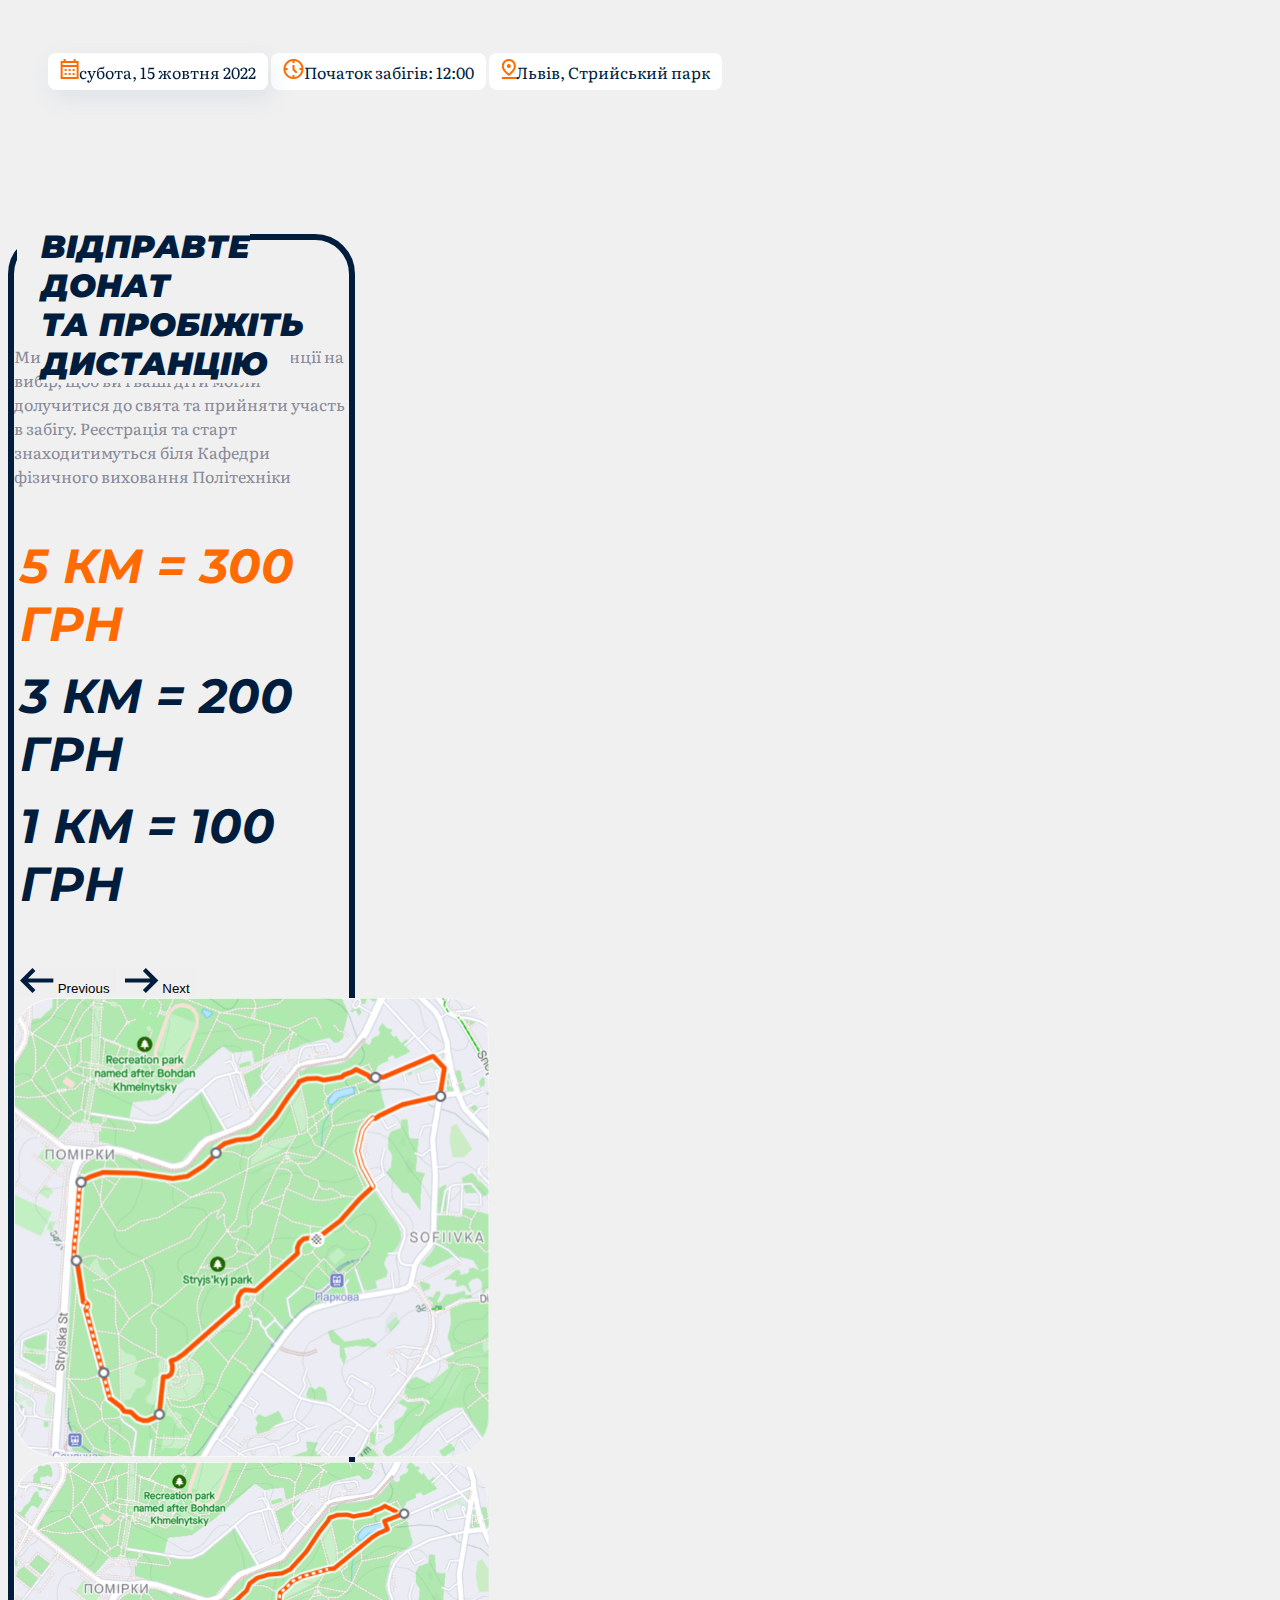
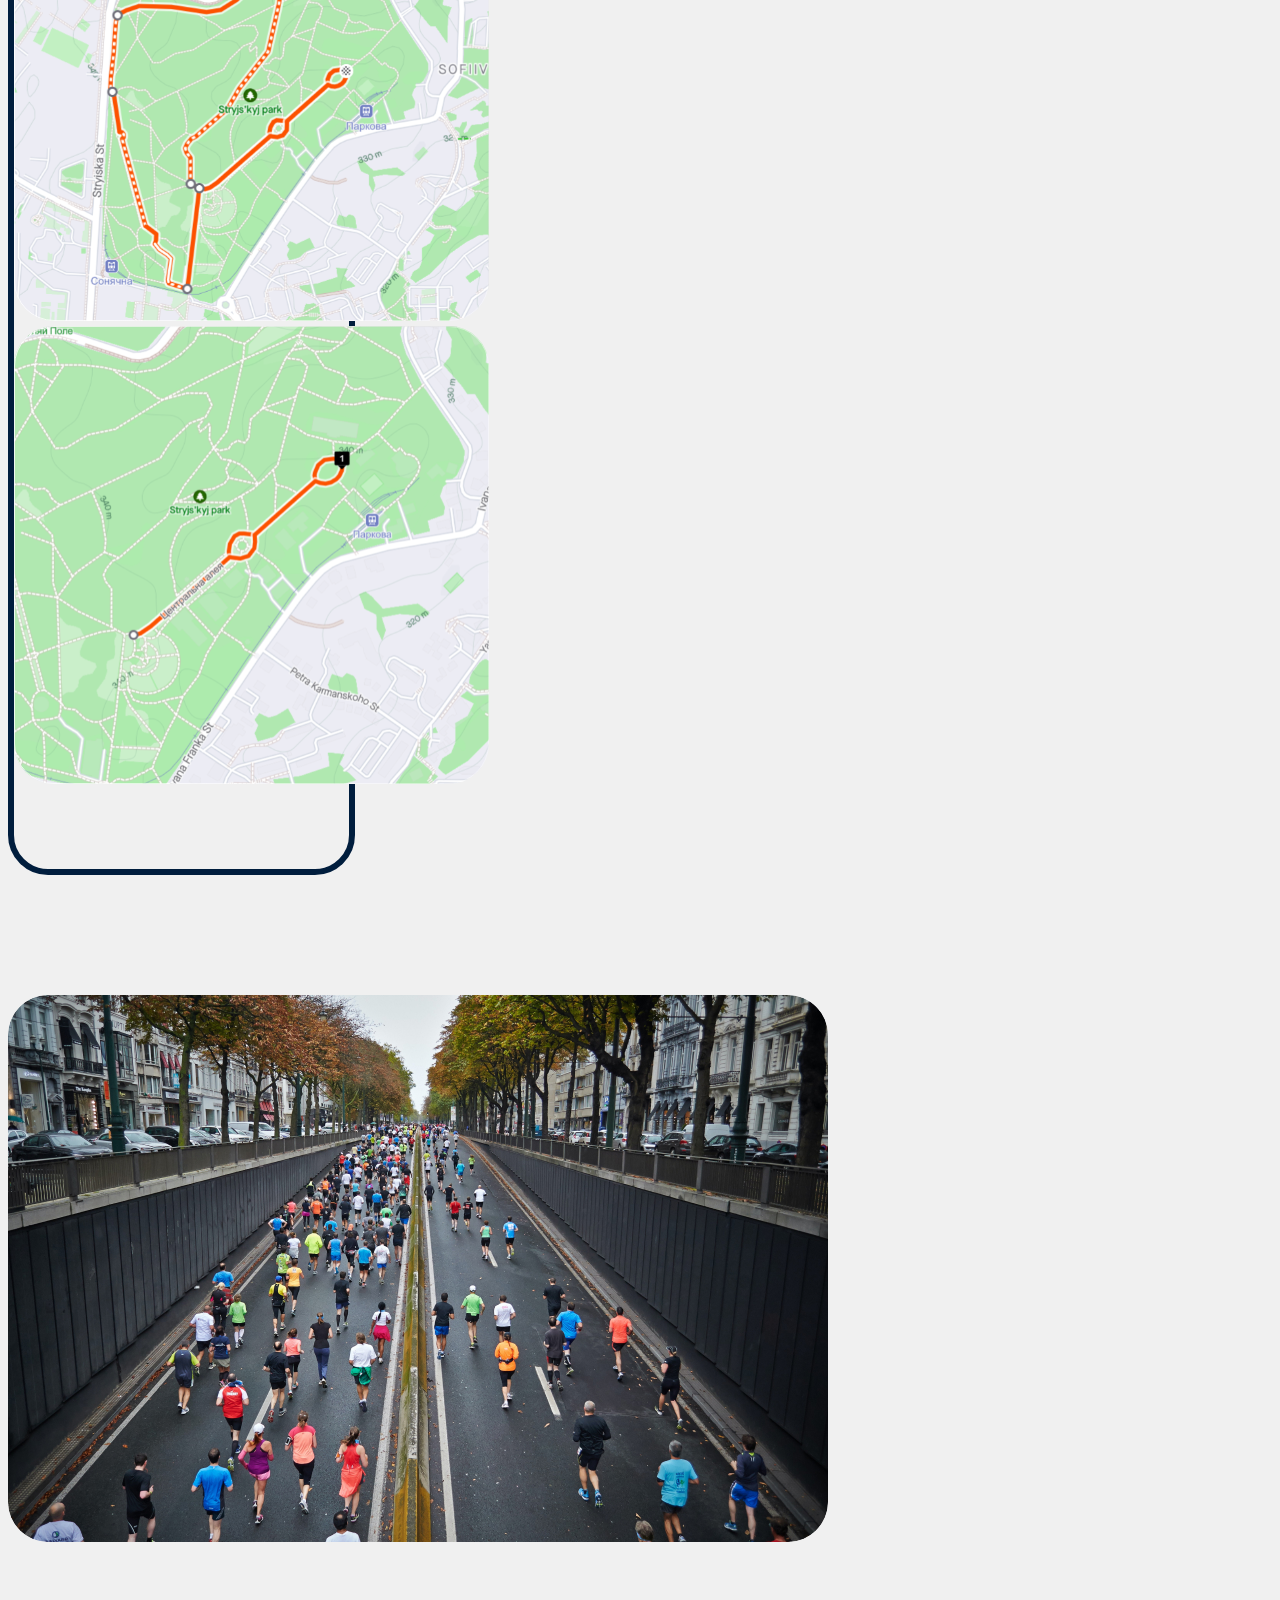
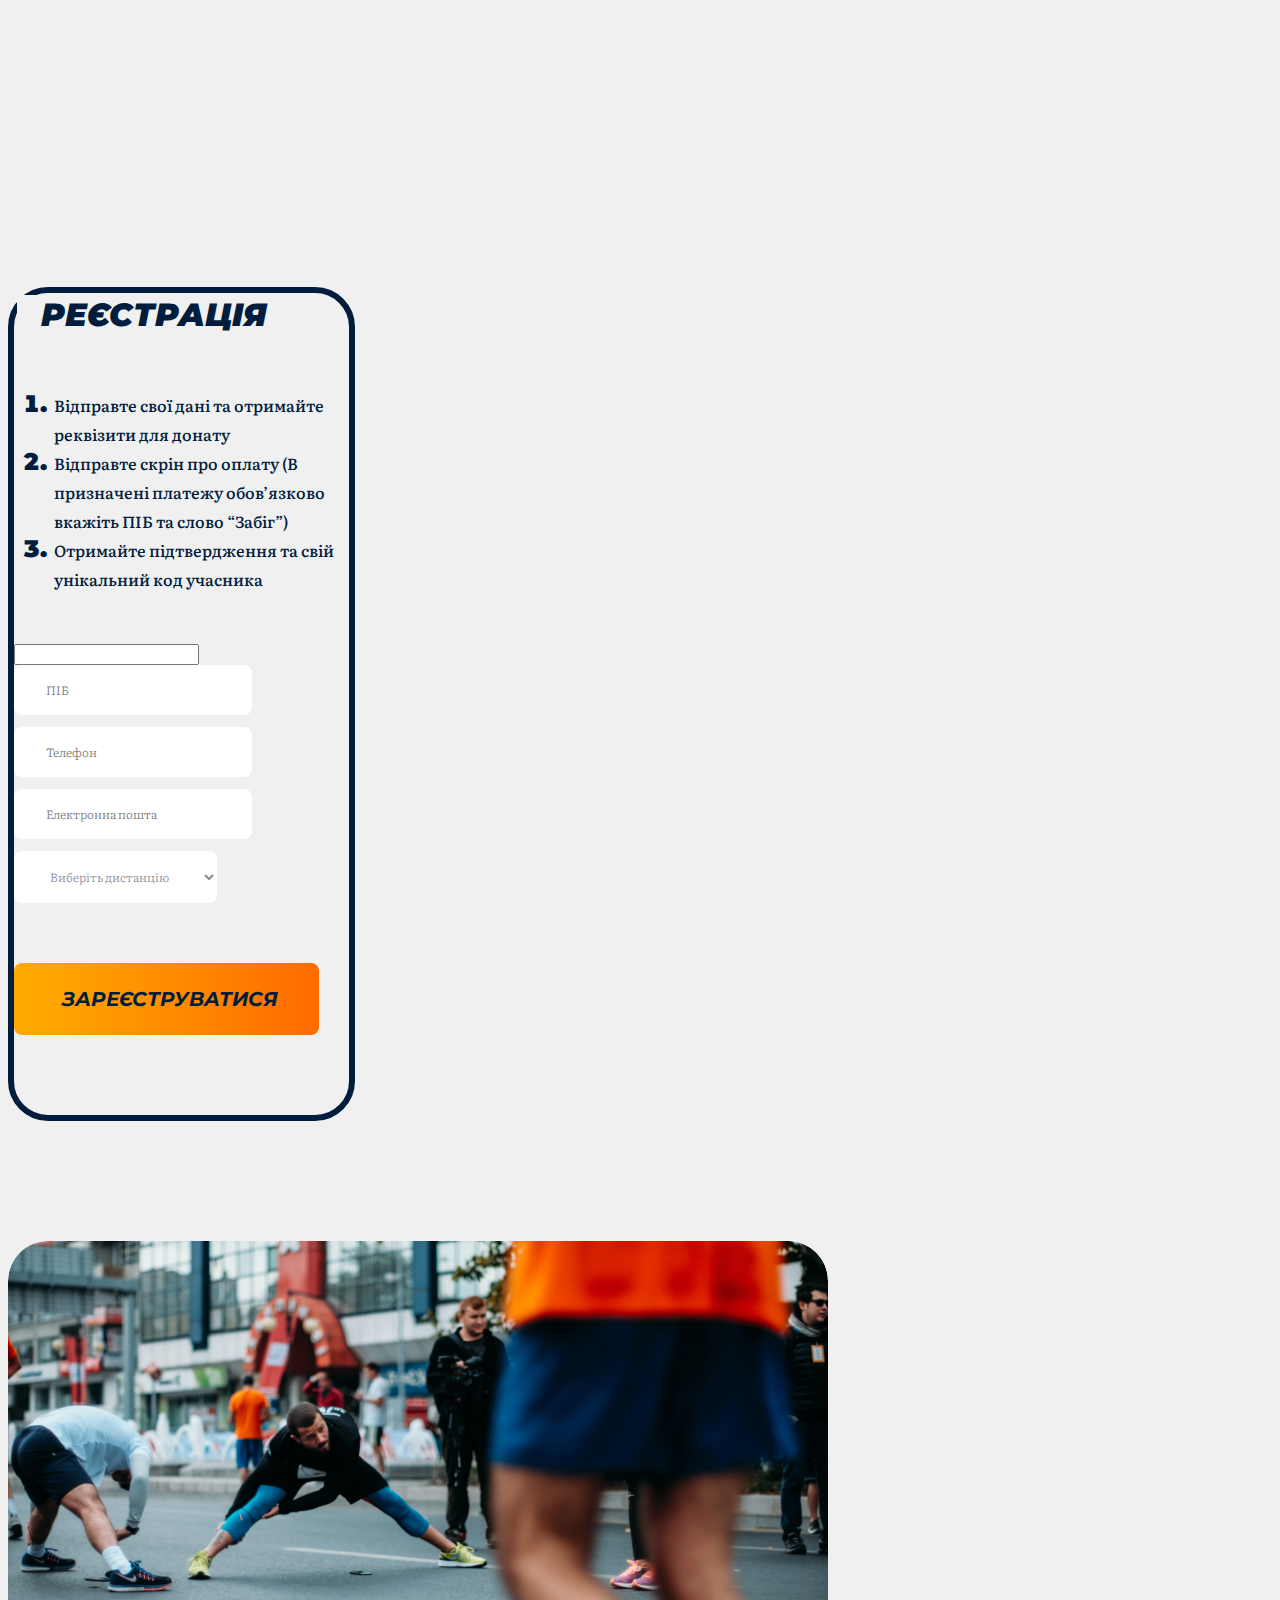
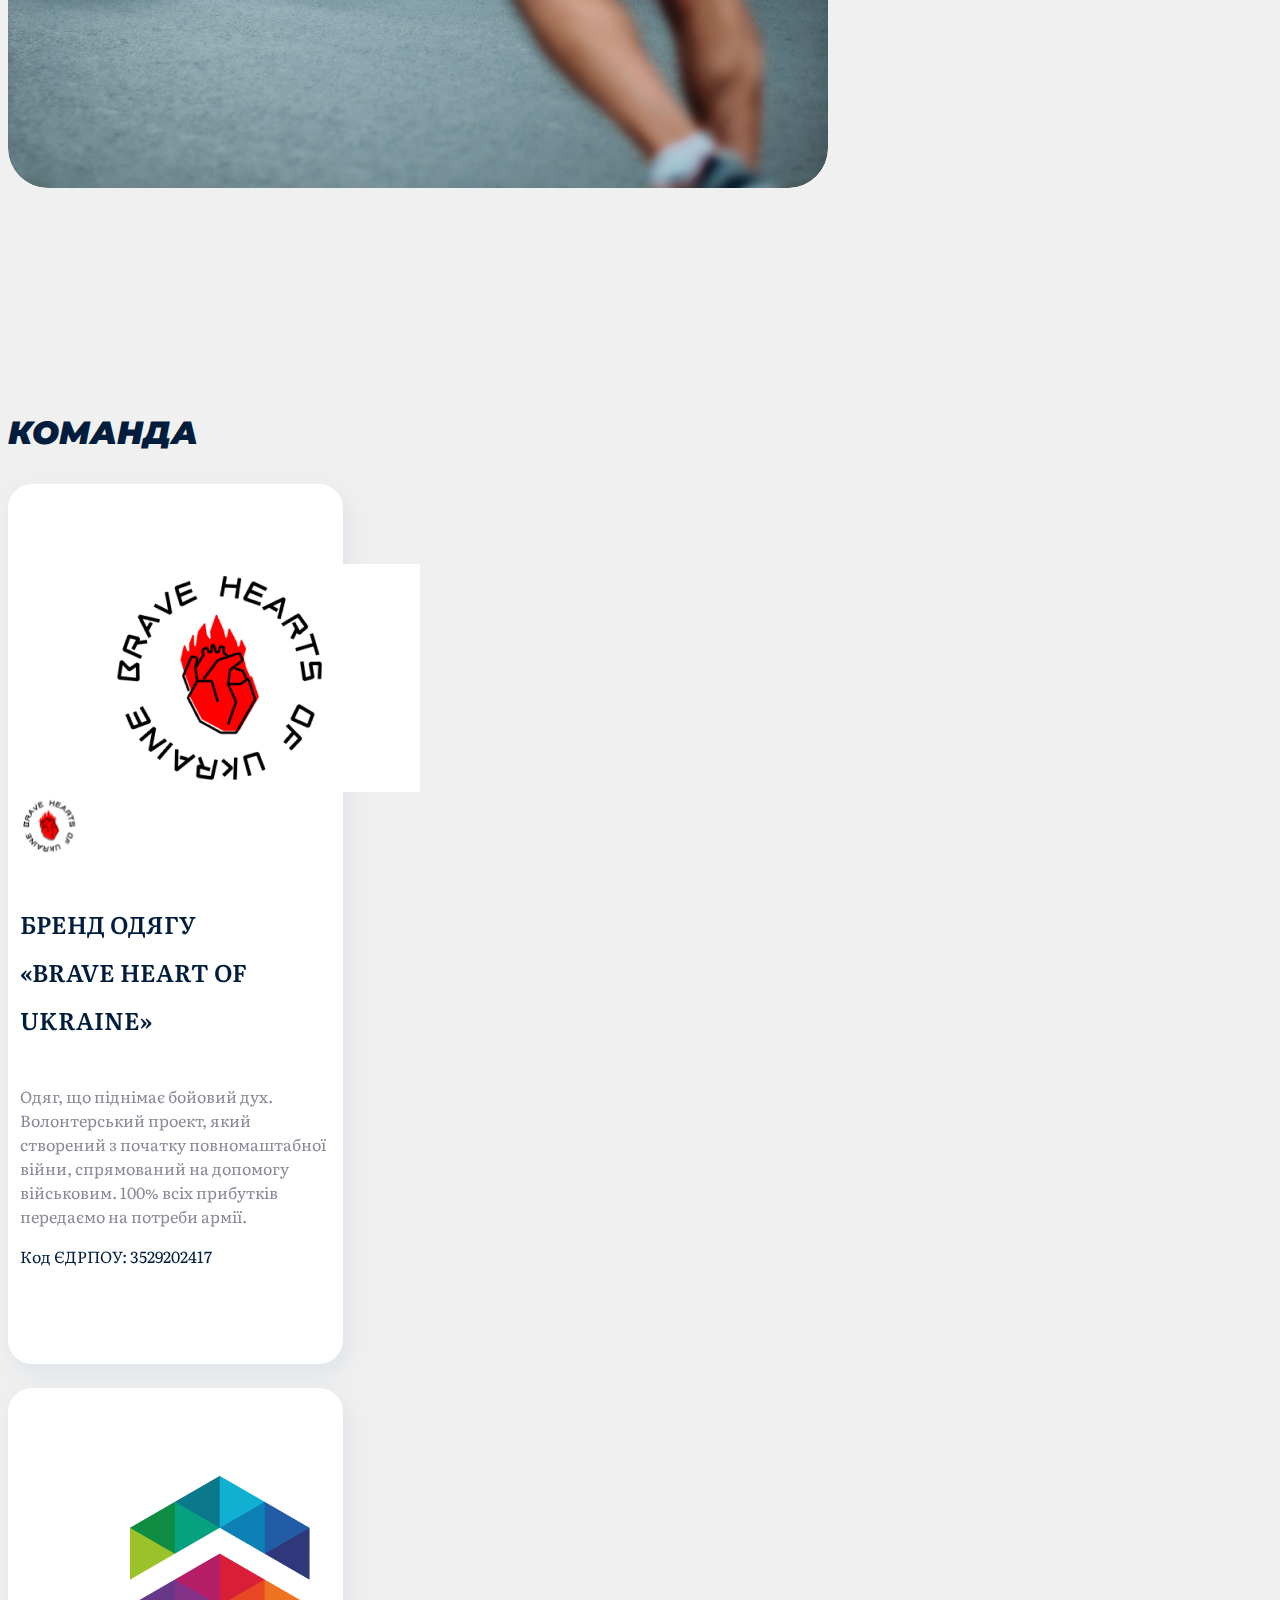
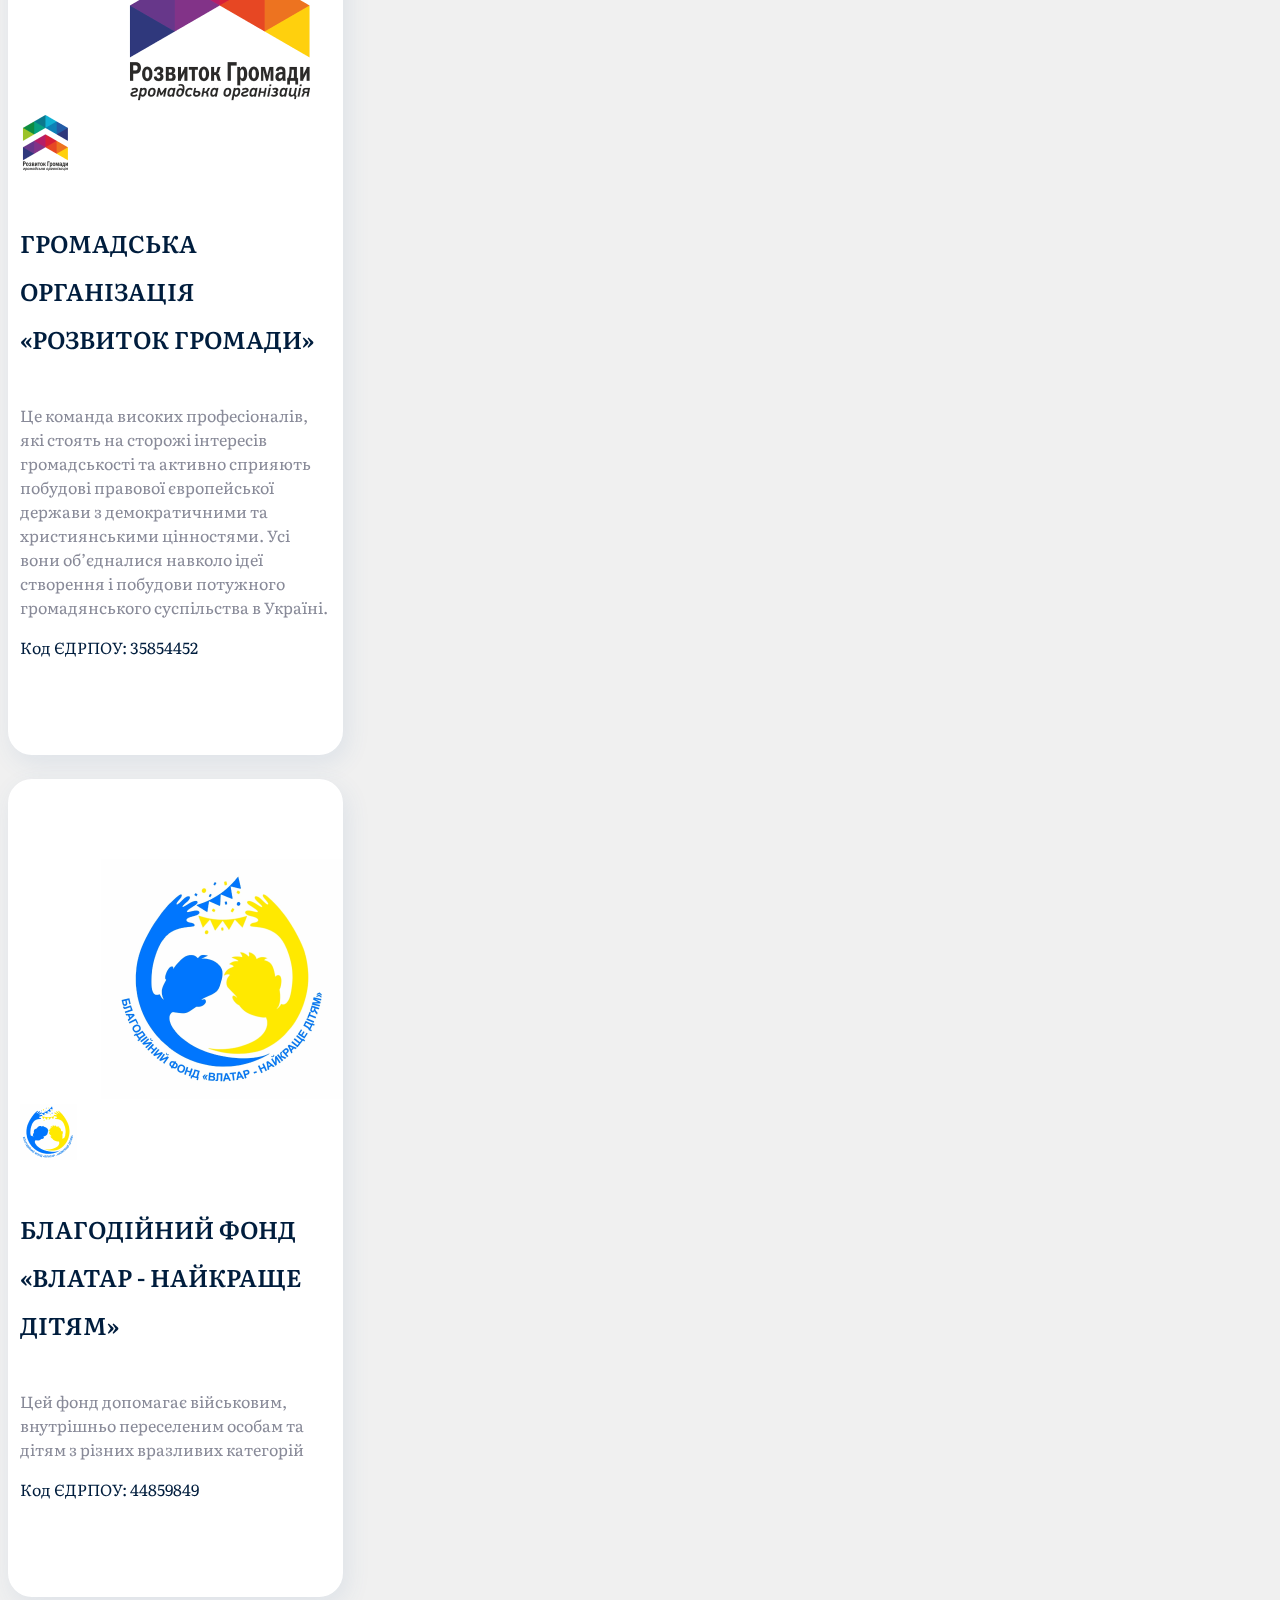
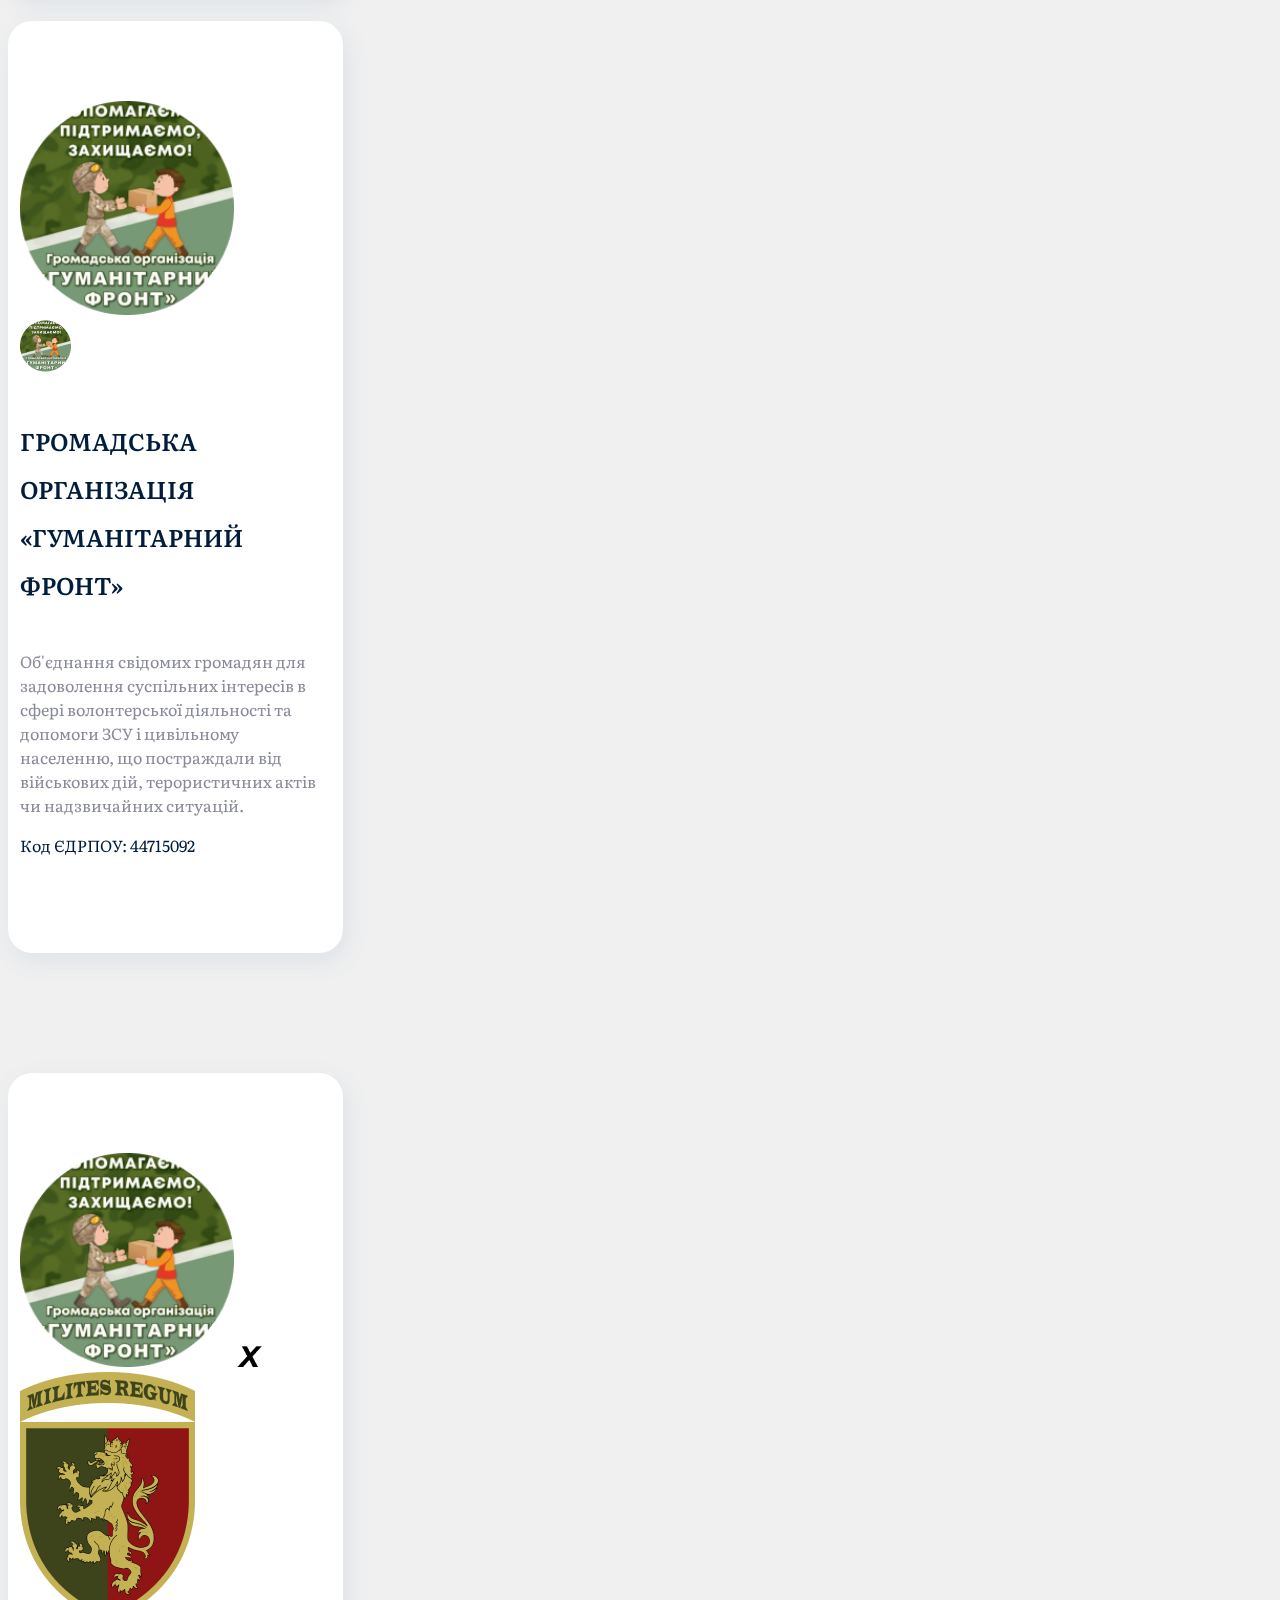
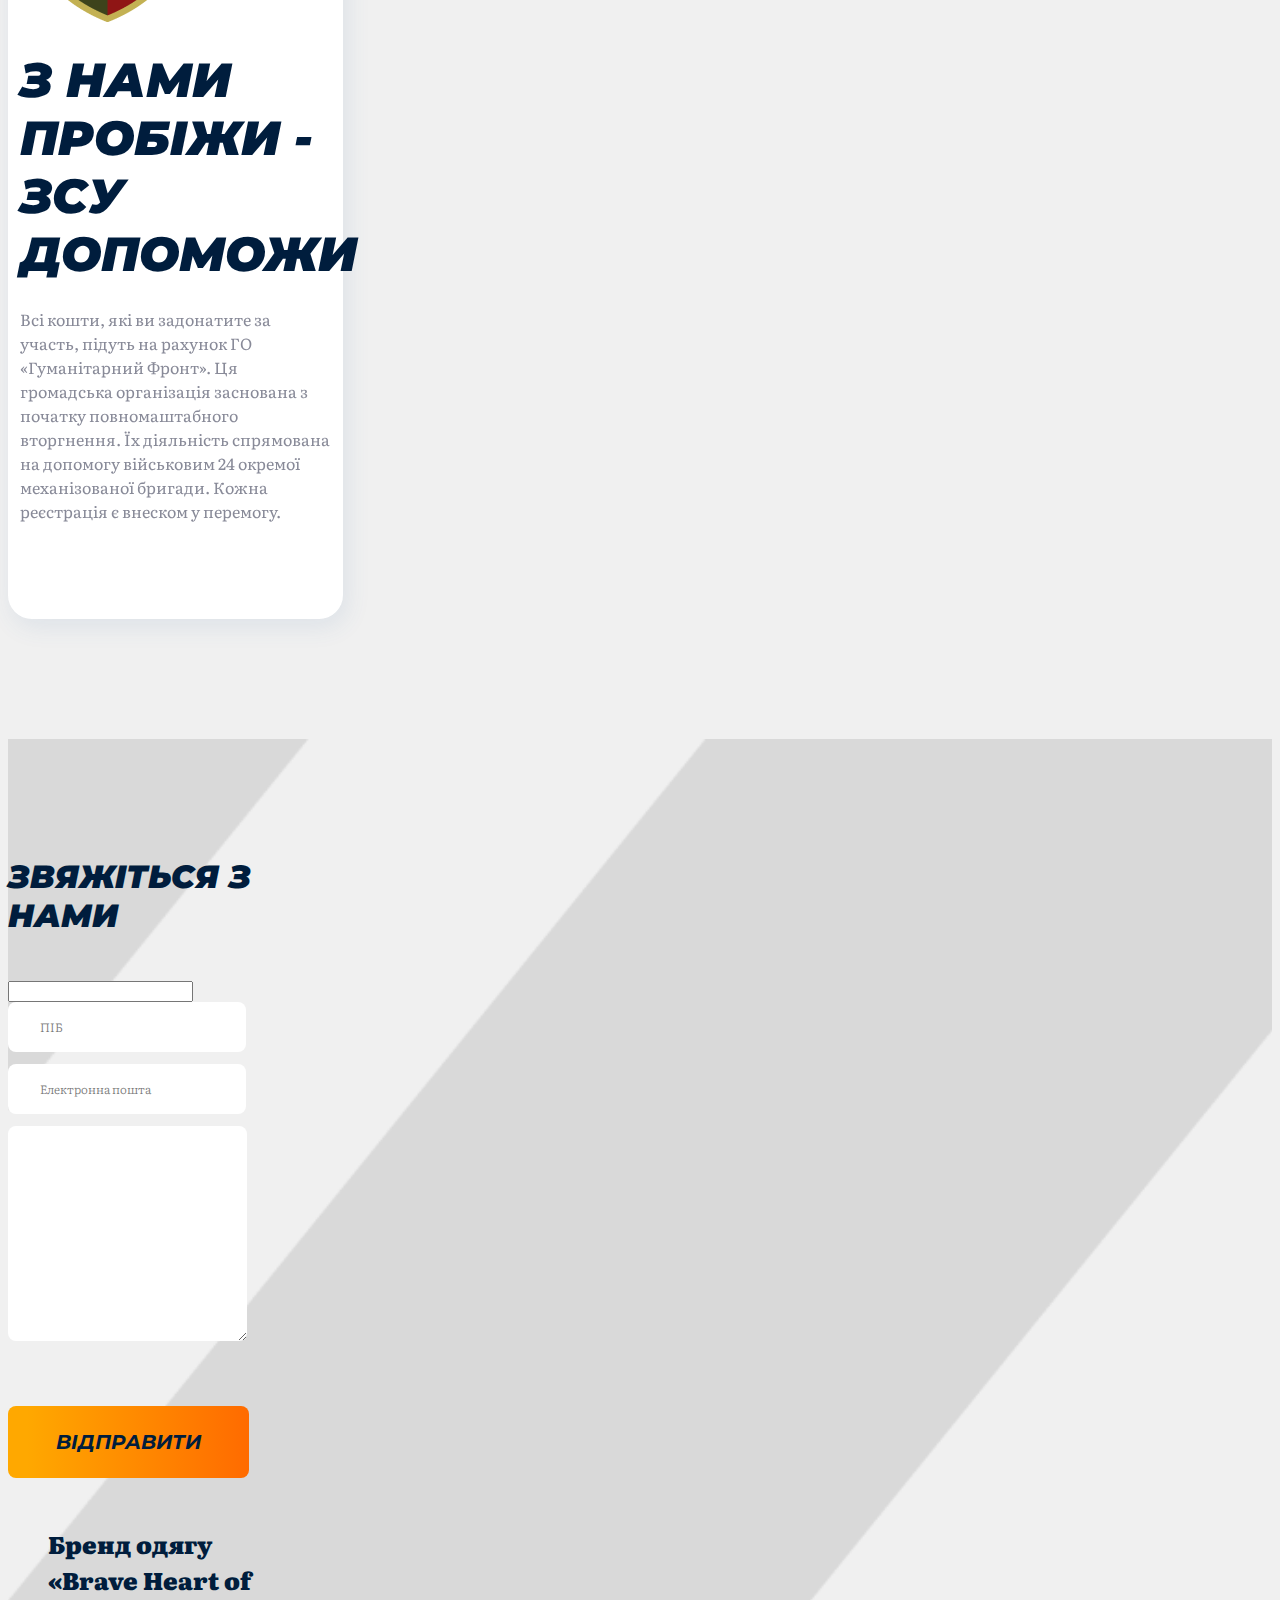
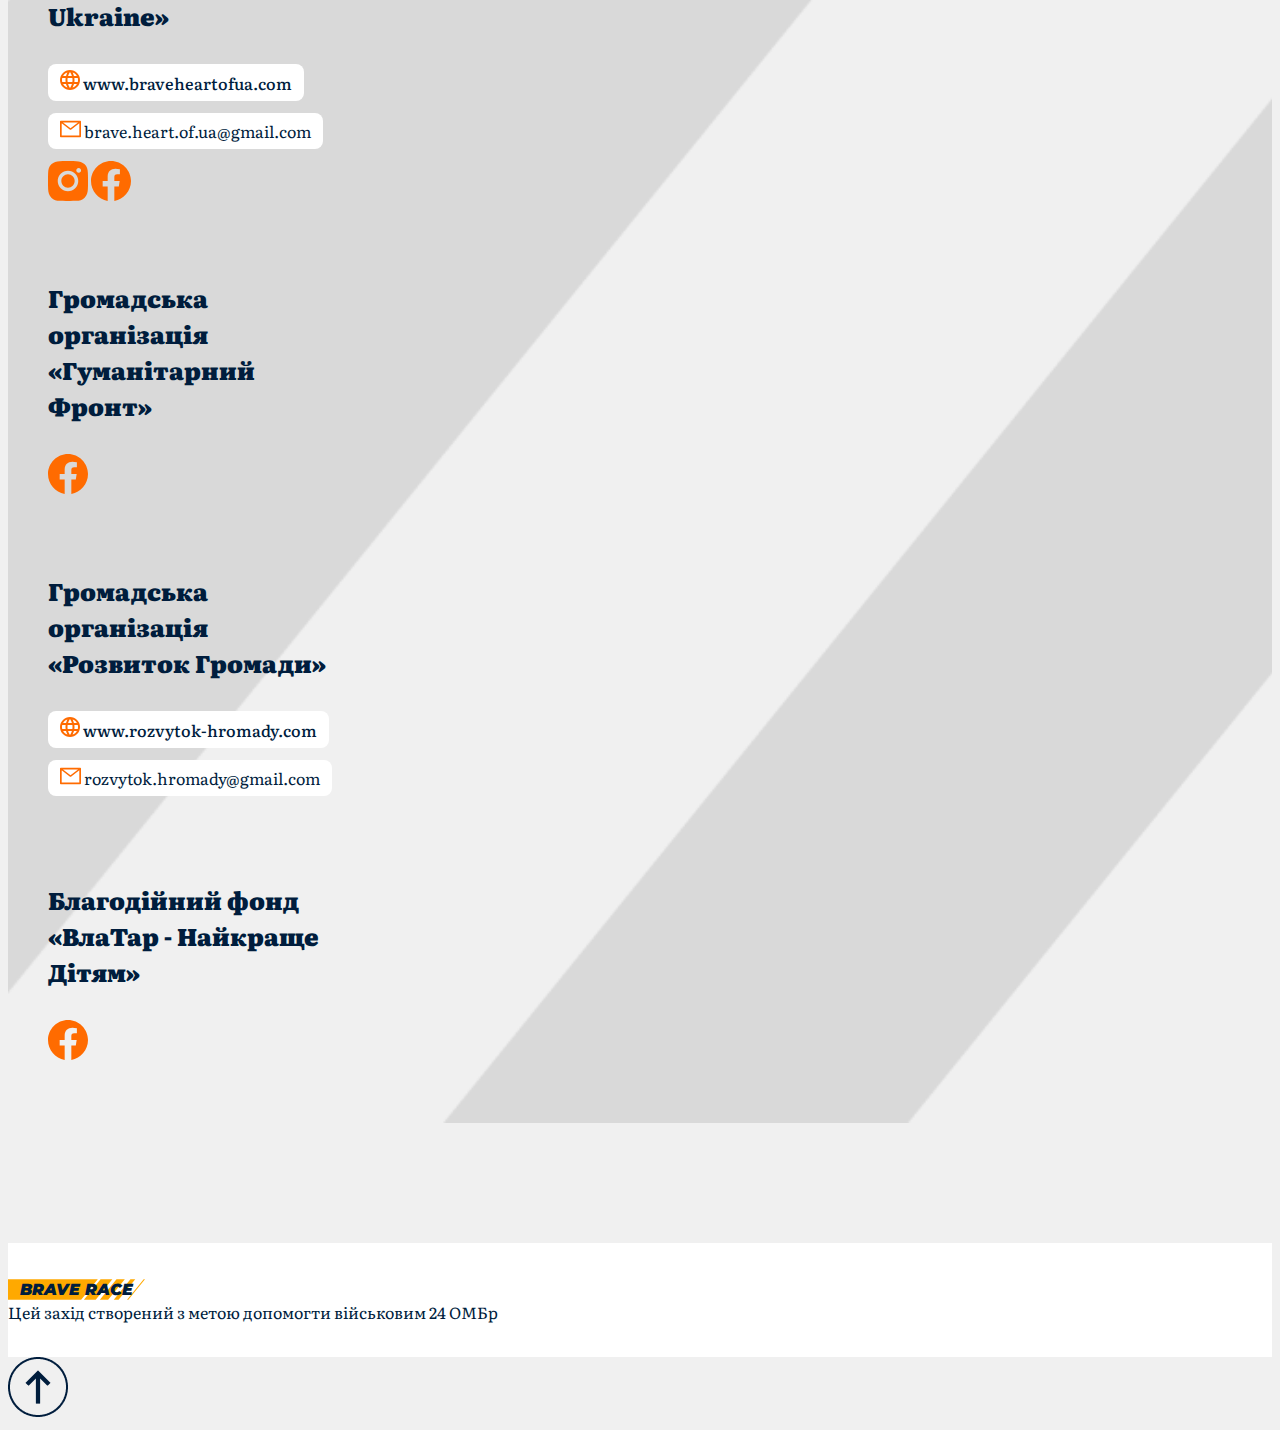
==== commit 498b976f: "Add files via upload" ====
--- a/index.html
+++ b/index.html
@@ -204,7 +204,7 @@
           <li class="ms-3 regis-l-item"><span>Отримайте підтвердження та свій унікальний код учасника</span></li>
         </ol>
       </div>
-      <form class="col-11 col-md-4 offset-md-1 align-self-center px-0" action="https://formsubmit.co/fb5e769dd4f4789a56945869fd2060ff" onsubmit="showSuccess()" method="POST">
+      <form class="col-11 col-md-4 offset-md-1 align-self-center px-0" action="https://formsubmit.co/rostyslavduma@gmail.com" onsubmit="showSuccess()" method="POST">
         <!-- Honeypot -->
         <input type="text" name="_honey" class="d-none">
         <!-- Disable Captcha -->
@@ -383,7 +383,7 @@
 
         <div class="col-11 col-md-7 col-lg-5  px-0 contact-block">
           <h3 class="contact-header">Звяжіться з нами</h3>
-          <form id="form1" action="https://formsubmit.co/fb5e769dd4f4789a56945869fd2060ff" method="POST">
+          <form id="form1" action="https://formsubmit.co/rostyslavduma@gmail.com" method="POST">
             <!-- Honeypot -->
             <input type="text" name="_honey" class="d-none">
             <!-- Disable Captcha -->
@@ -455,6 +455,8 @@
       </div>
 
     </section>
+
+
   </div>
 
   <footer>
@@ -469,6 +471,9 @@
   </footer>
 
 
+  <a class="fixed-bottom text-center text-md-end " href=""><img class="img-fluid arrow-up-img" src="images/arrow-up.png" alt=""></a>
+
+
   <script src="https://cdn.jsdelivr.net/npm/bootstrap@5.1.3/dist/js/bootstrap.bundle.min.js" integrity="sha384-ka7Sk0Gln4gmtz2MlQnikT1wXgYsOg+OMhuP+IlRH9sENBO0LRn5q+8nbTov4+1p" crossorigin="anonymous"></script>
   <script src="js/index.js"></script>
 </body>
--- a/css/styles.css
+++ b/css/styles.css
@@ -196,7 +196,12 @@
   color: var(--orange);
 }
 
-.arr-image:hover {
+.arrow-up-img {
+  width: 40px;
+}
+
+.arr-image:hover,
+.arrow-up-img:hover {
   filter: brightness(0) saturate(100%) invert(54%) sepia(94%) saturate(3561%) hue-rotate(360deg) brightness(101%) contrast(109%);
 }
 
@@ -674,6 +679,10 @@
     margin-top: 0;
   }
 
+  .arrow-up-img {
+    width: 60px;
+  }
+
 }
 
 @media (min-width:992px) {
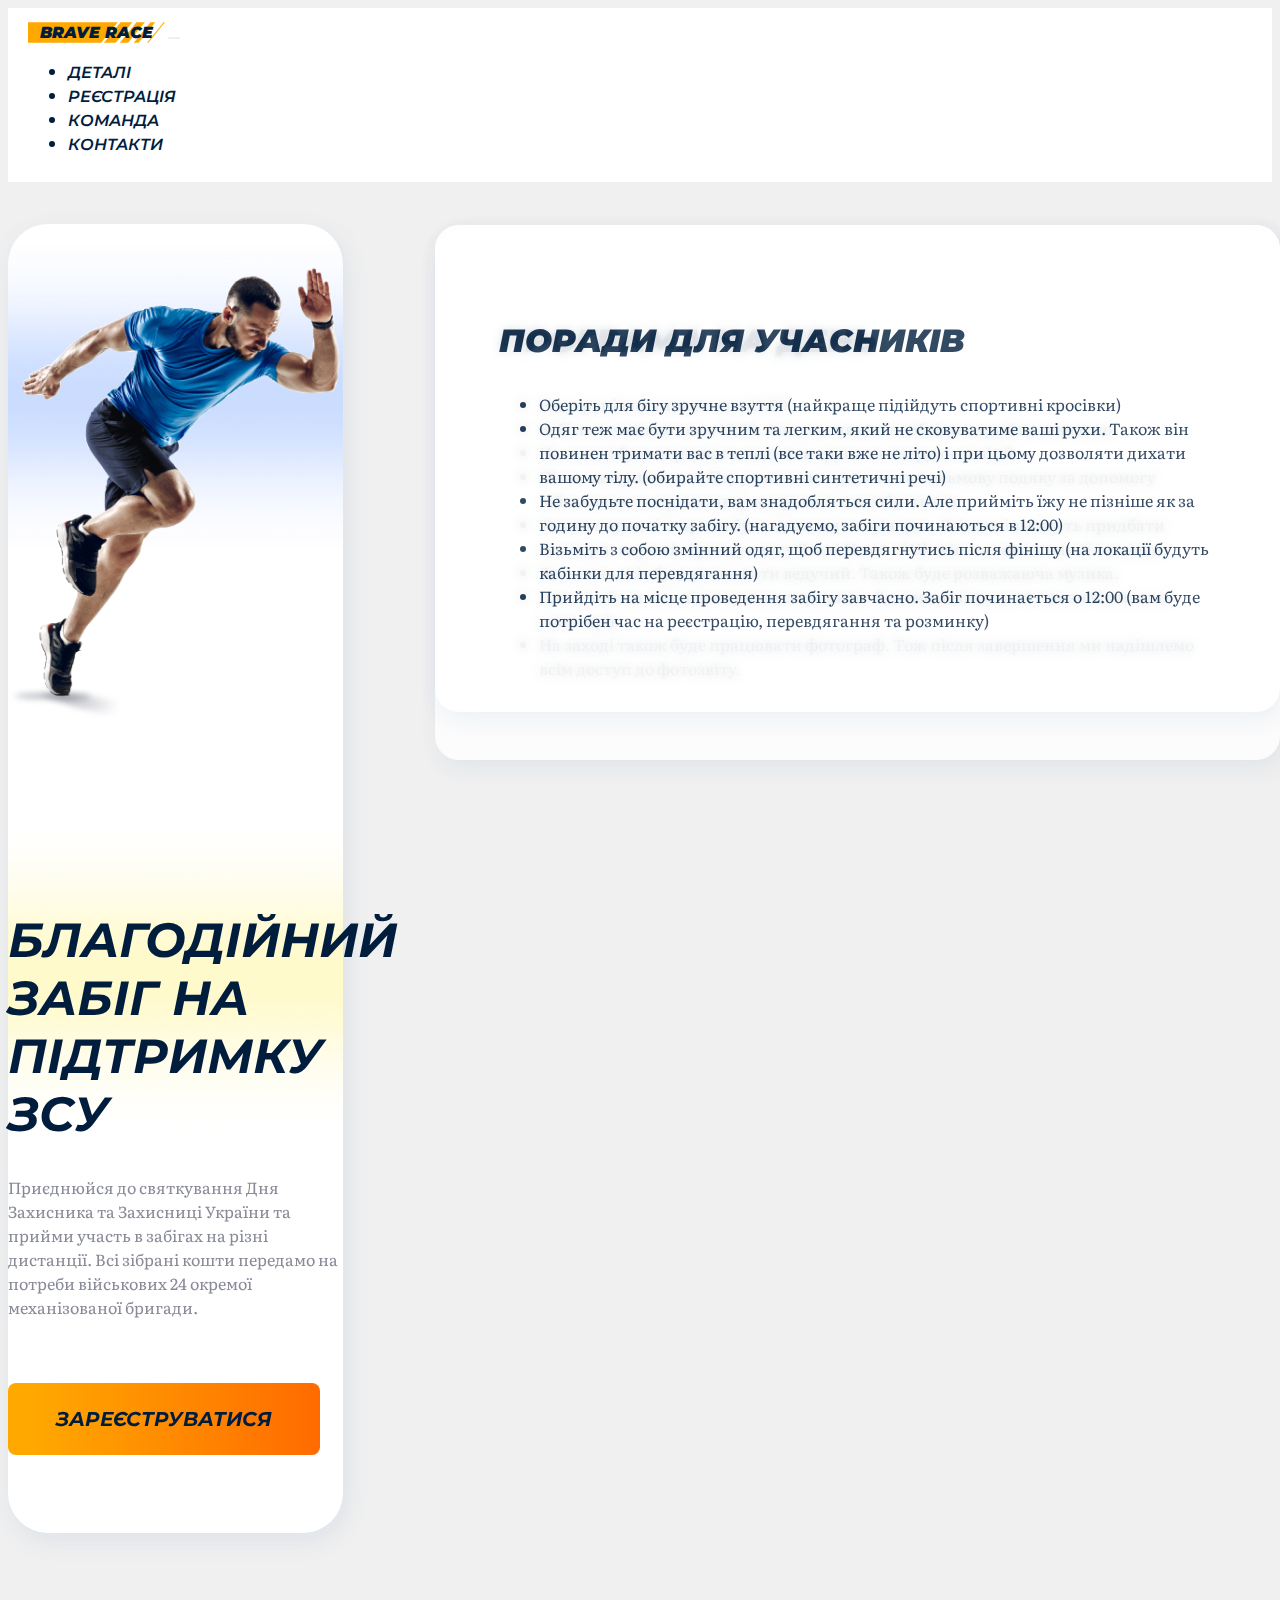
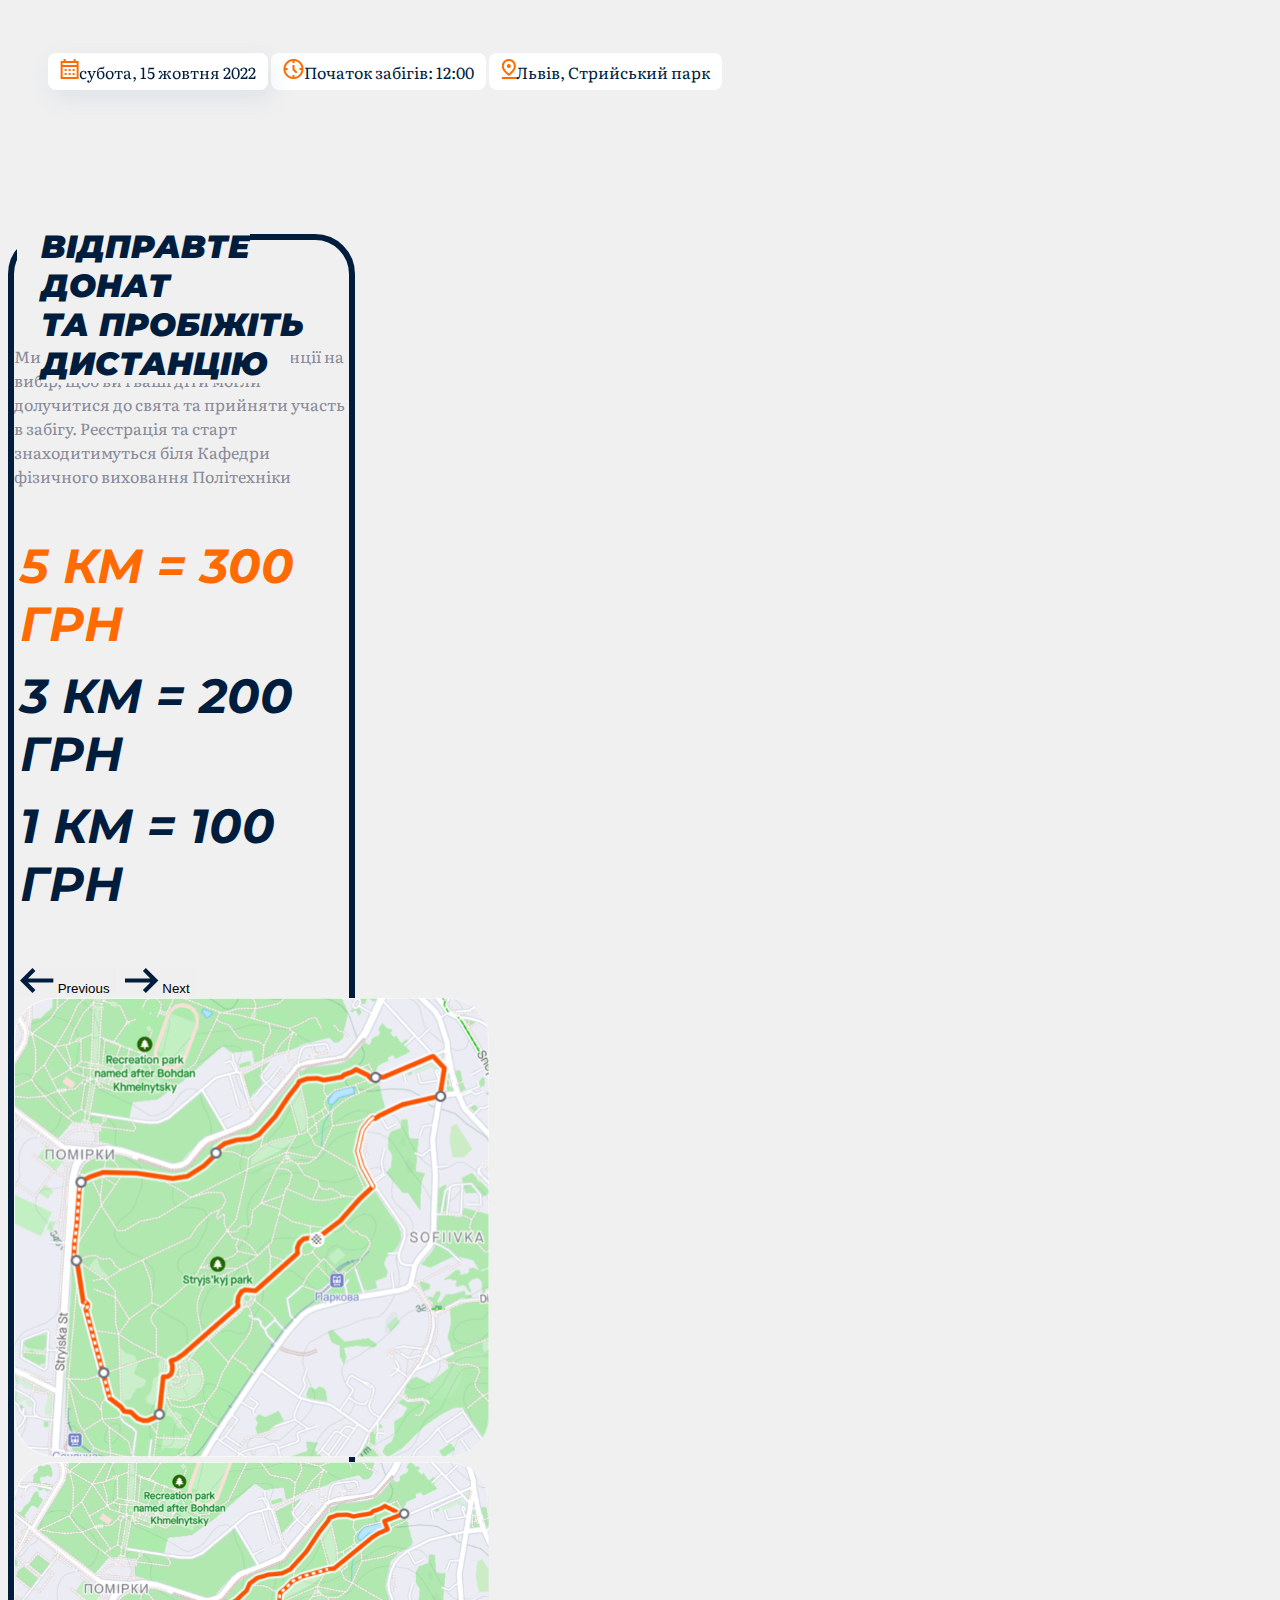
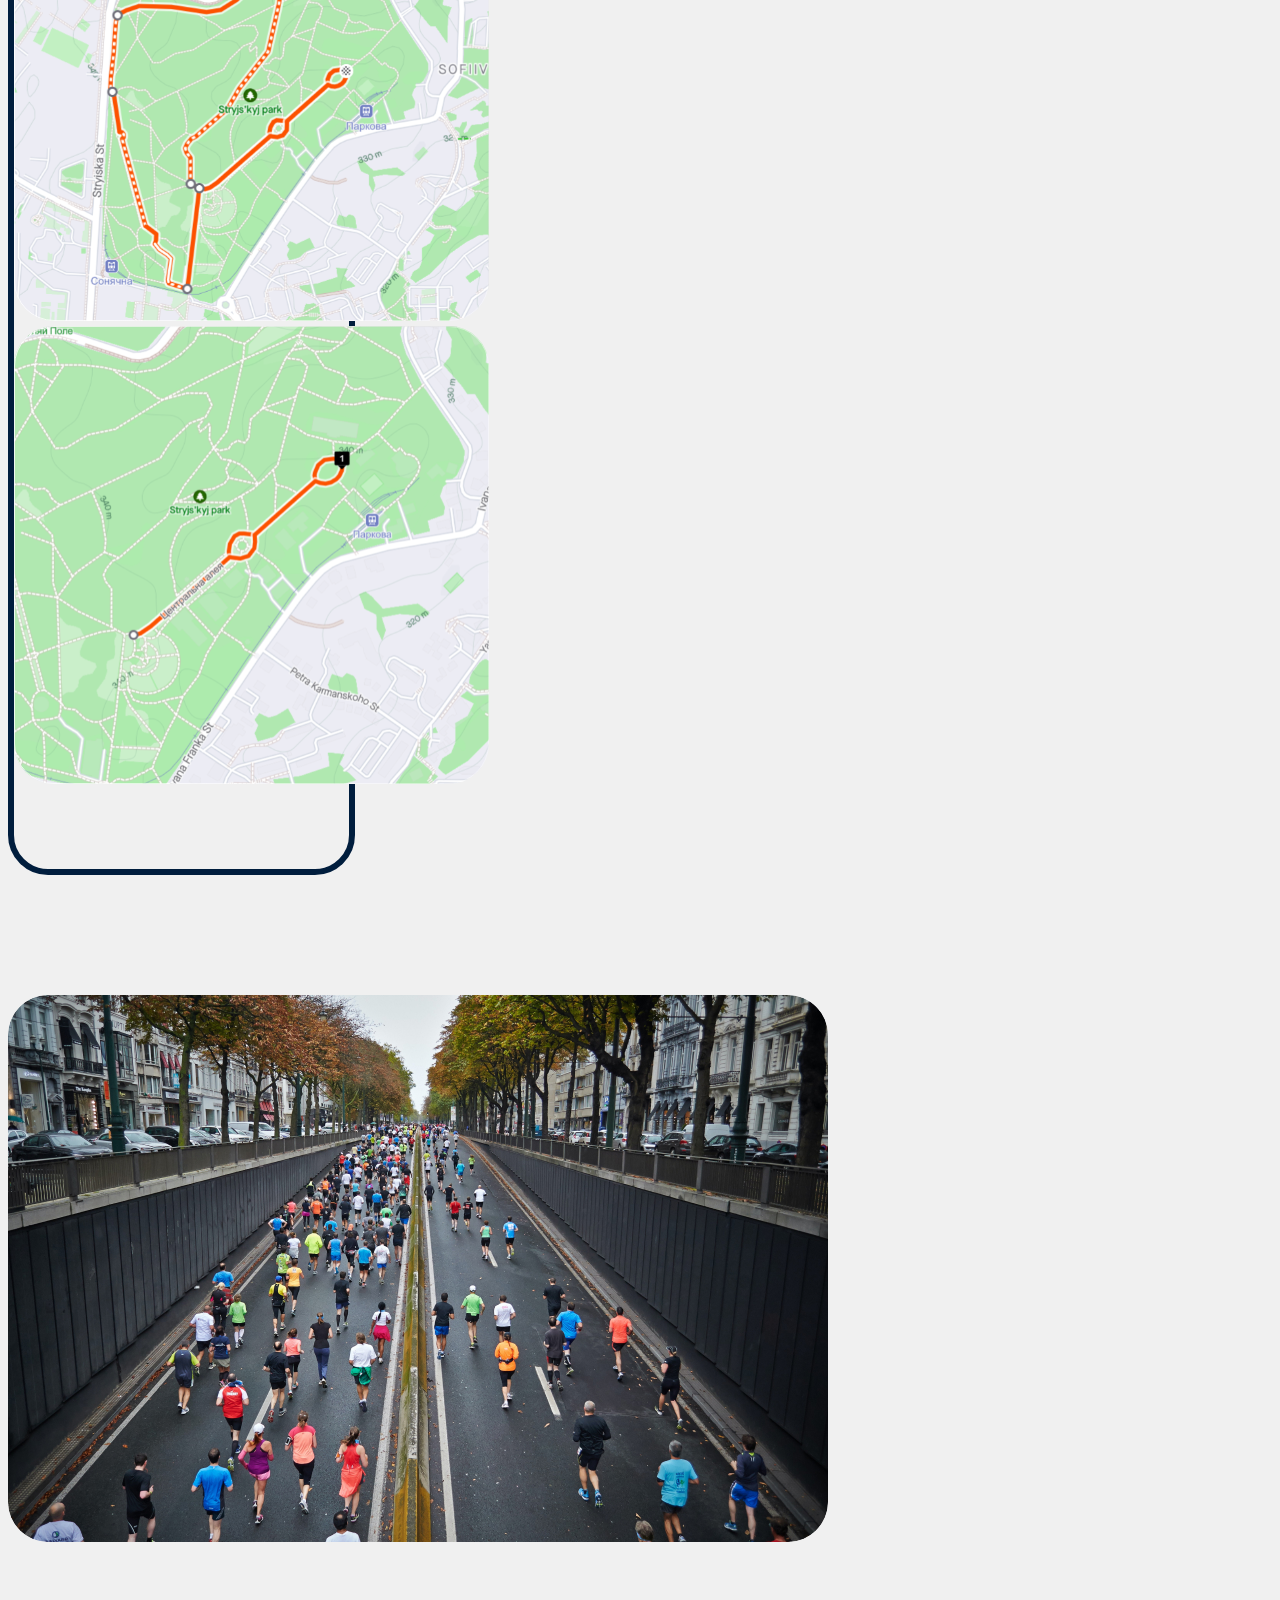
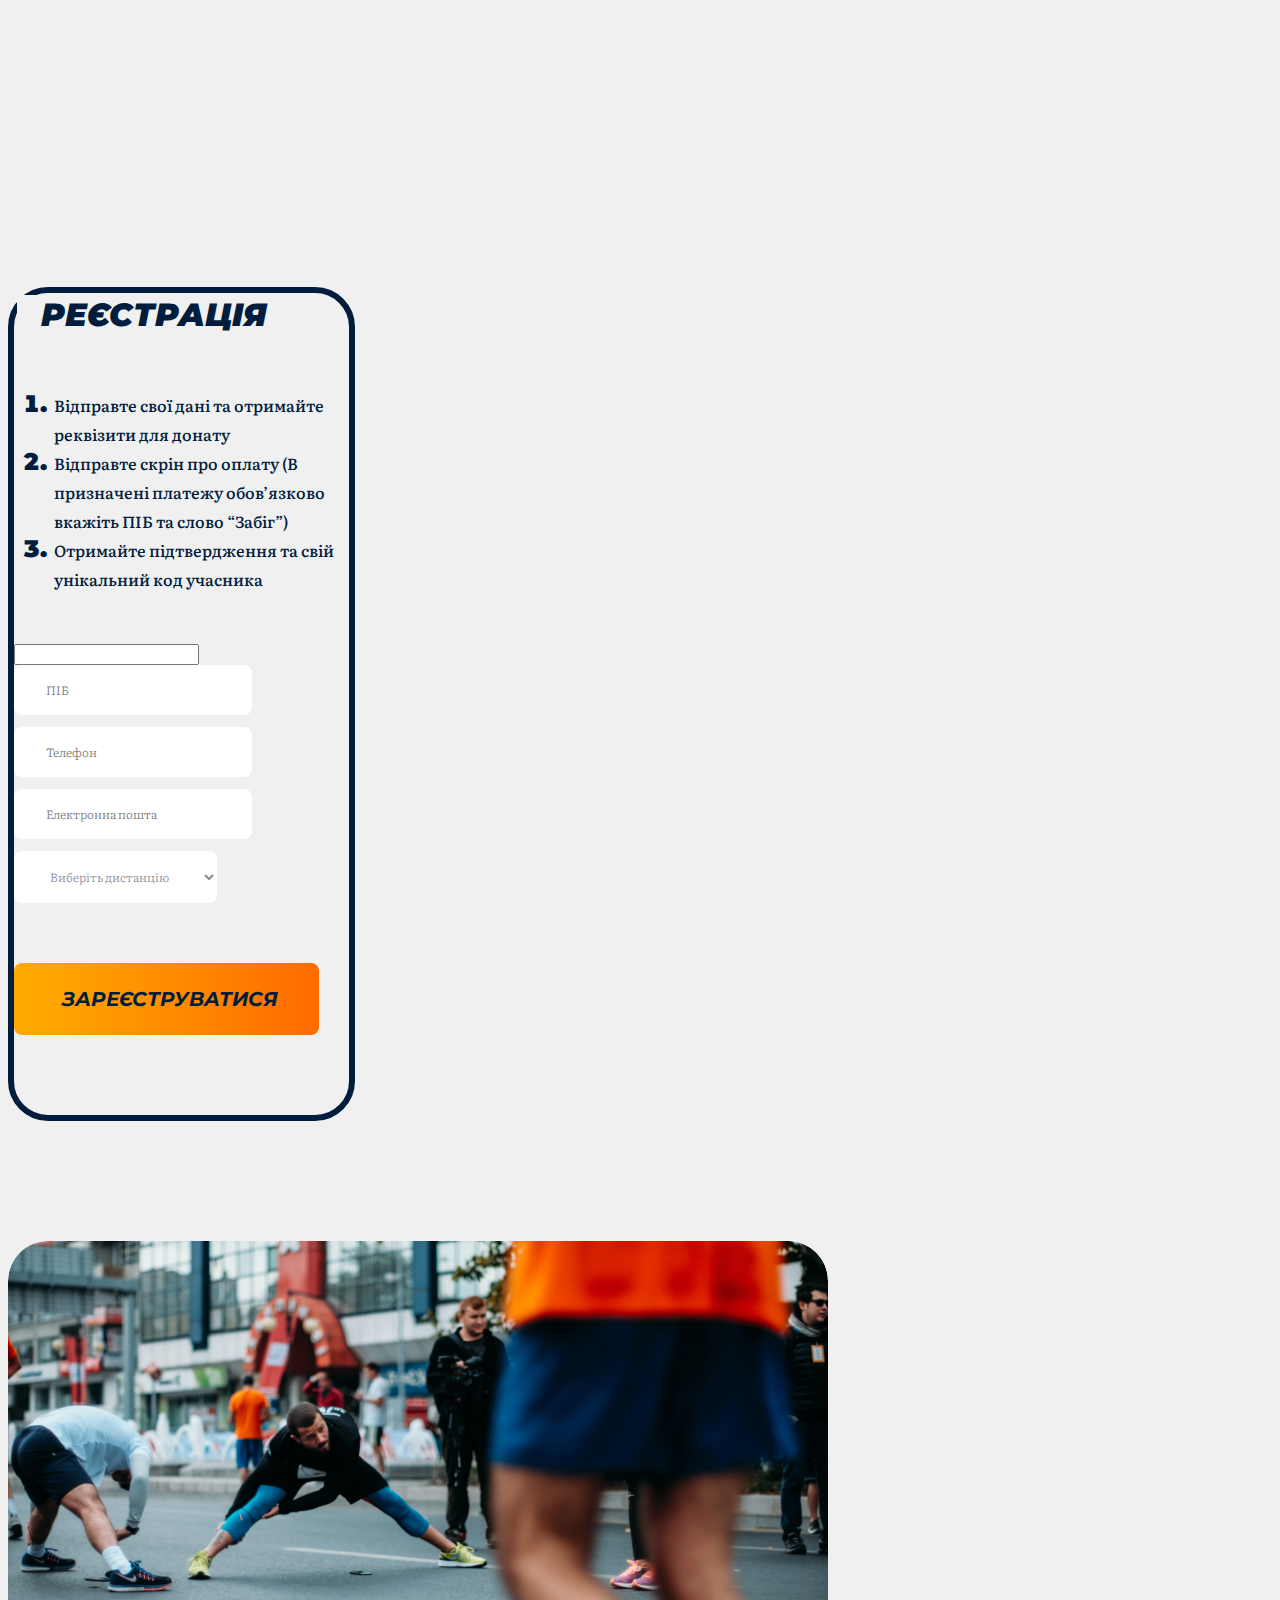
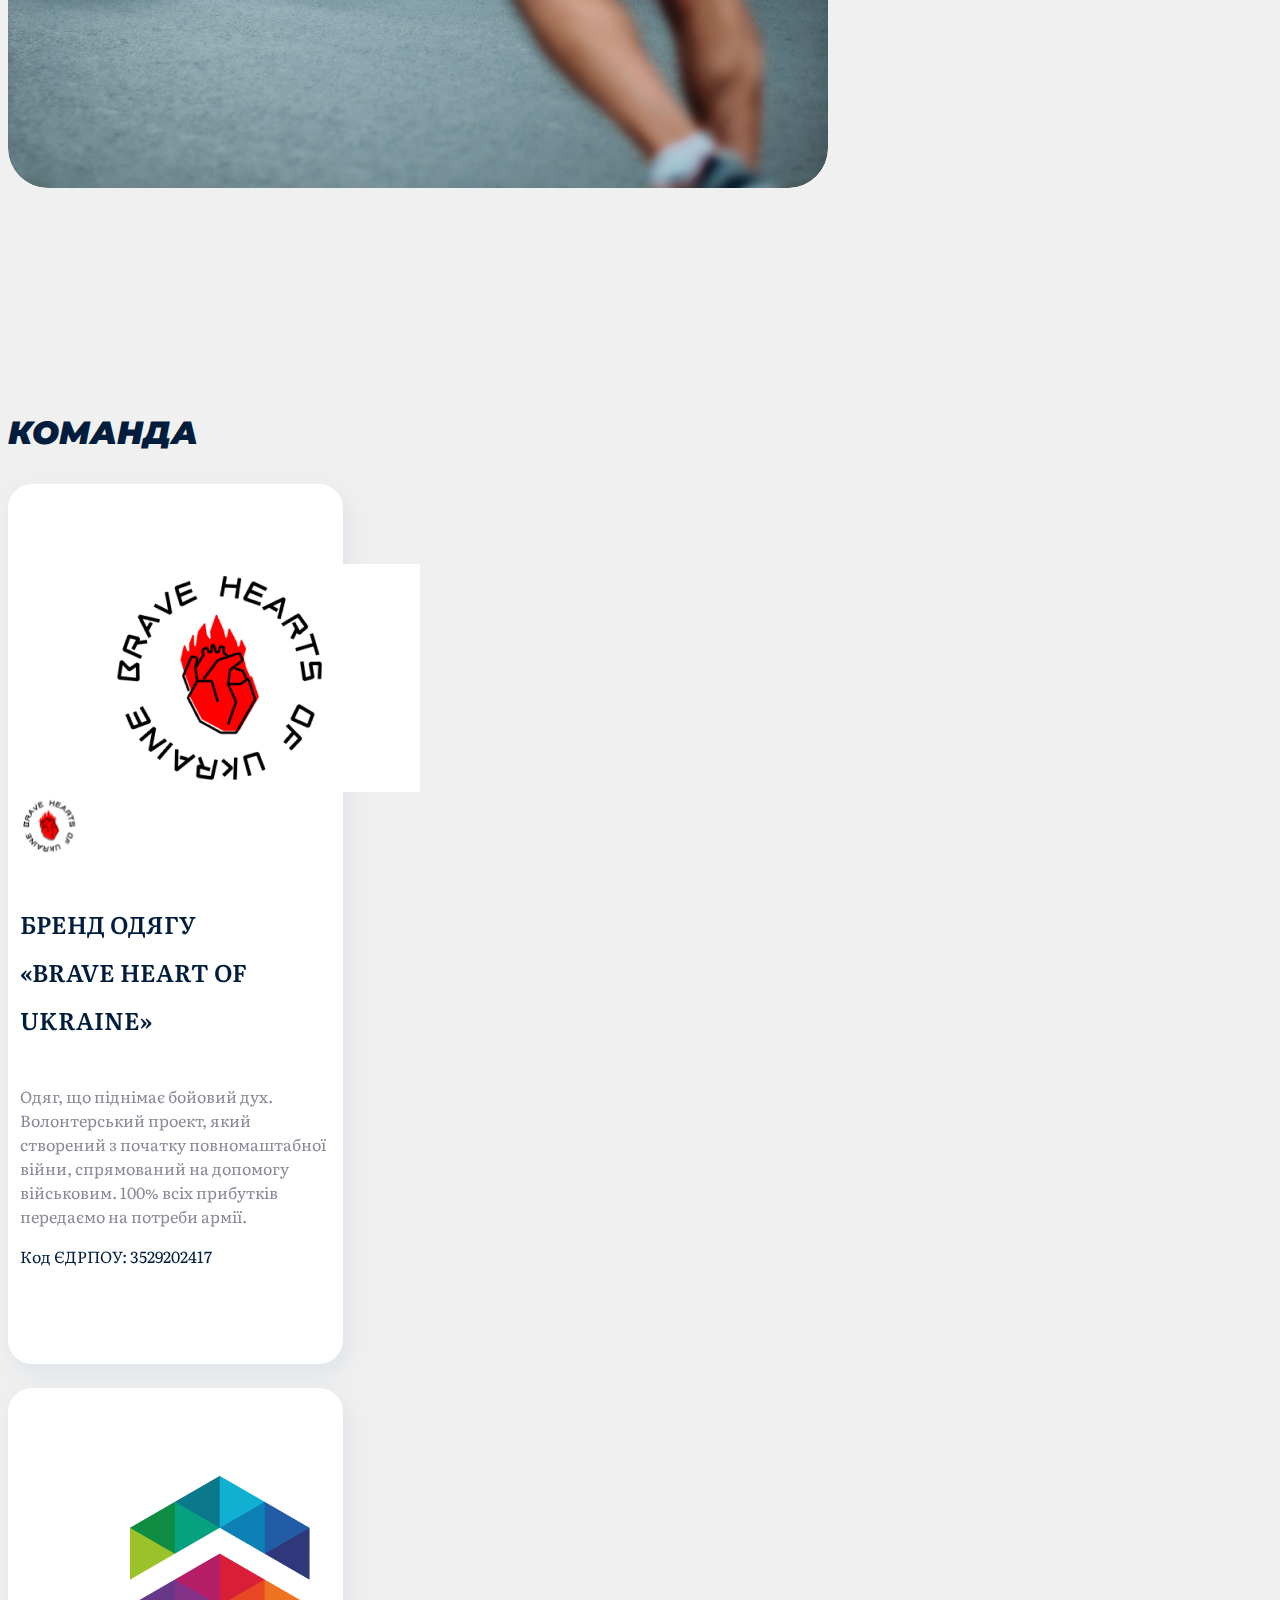
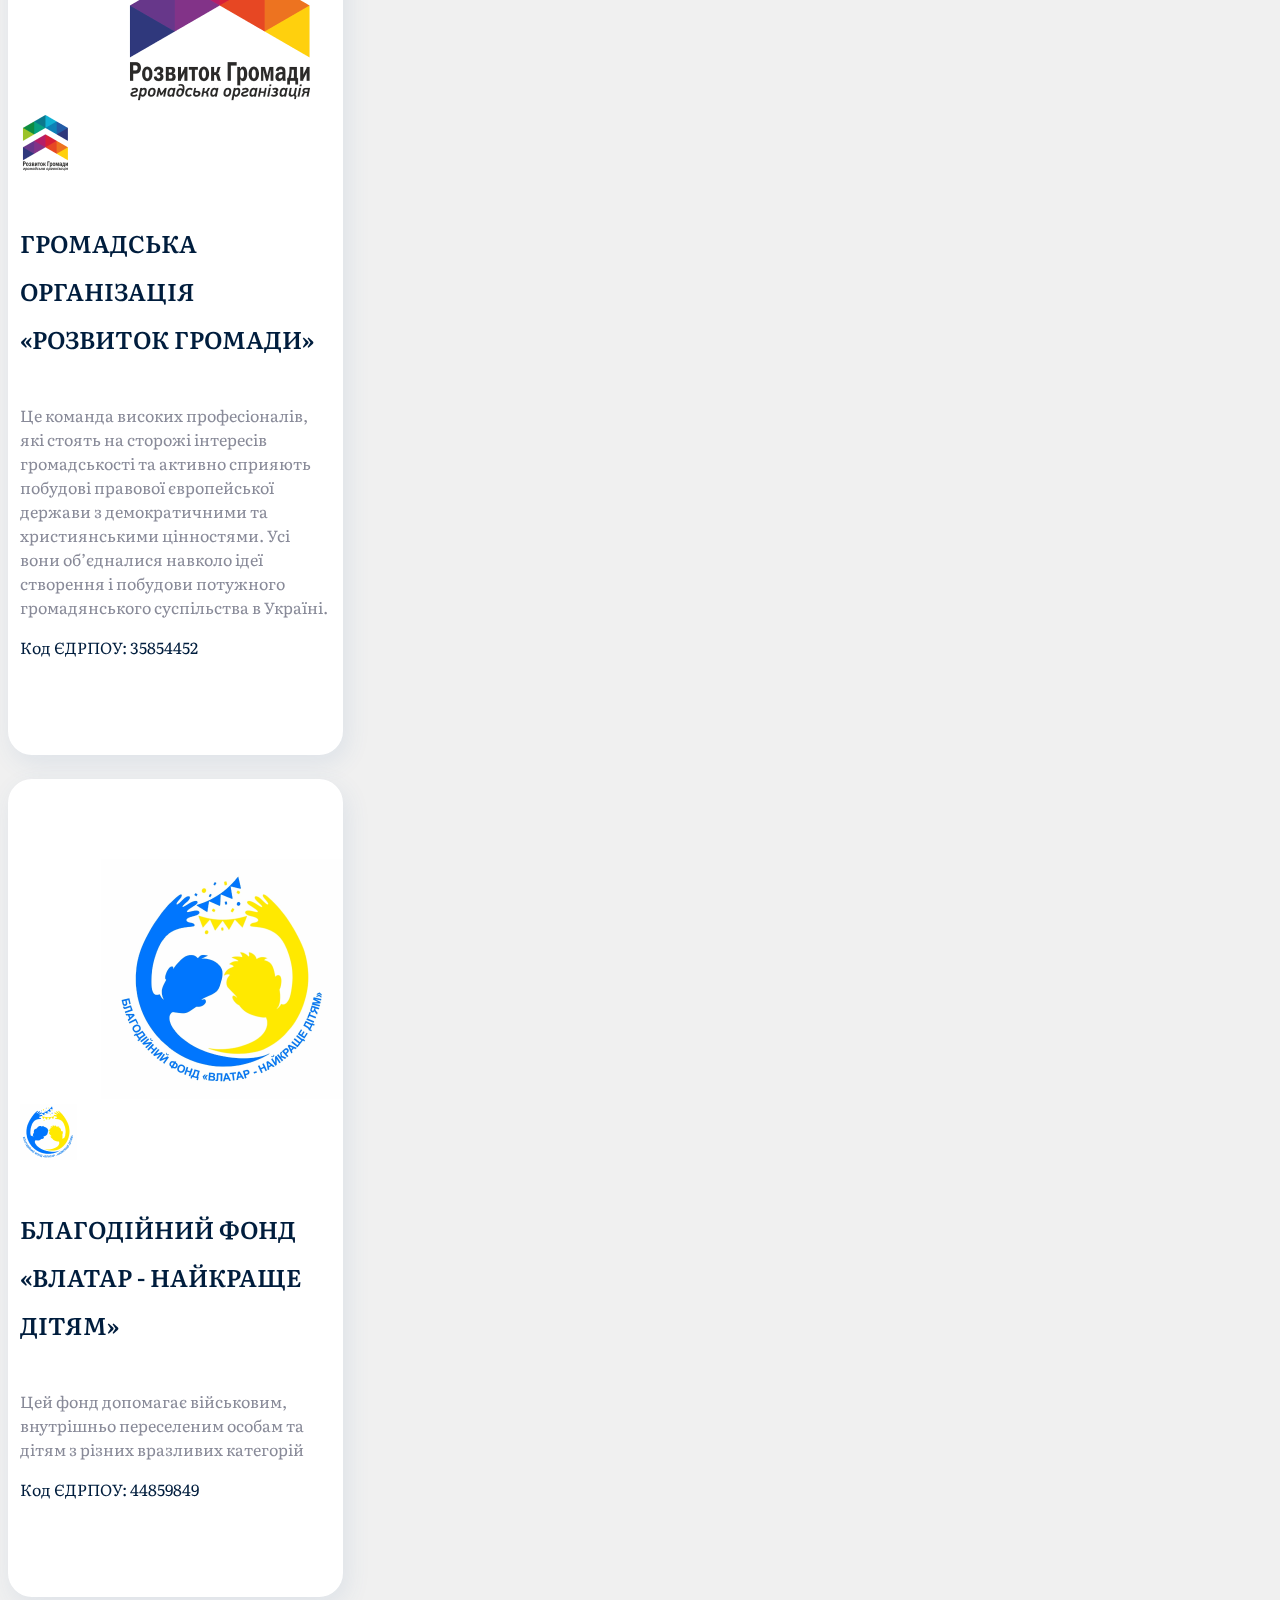
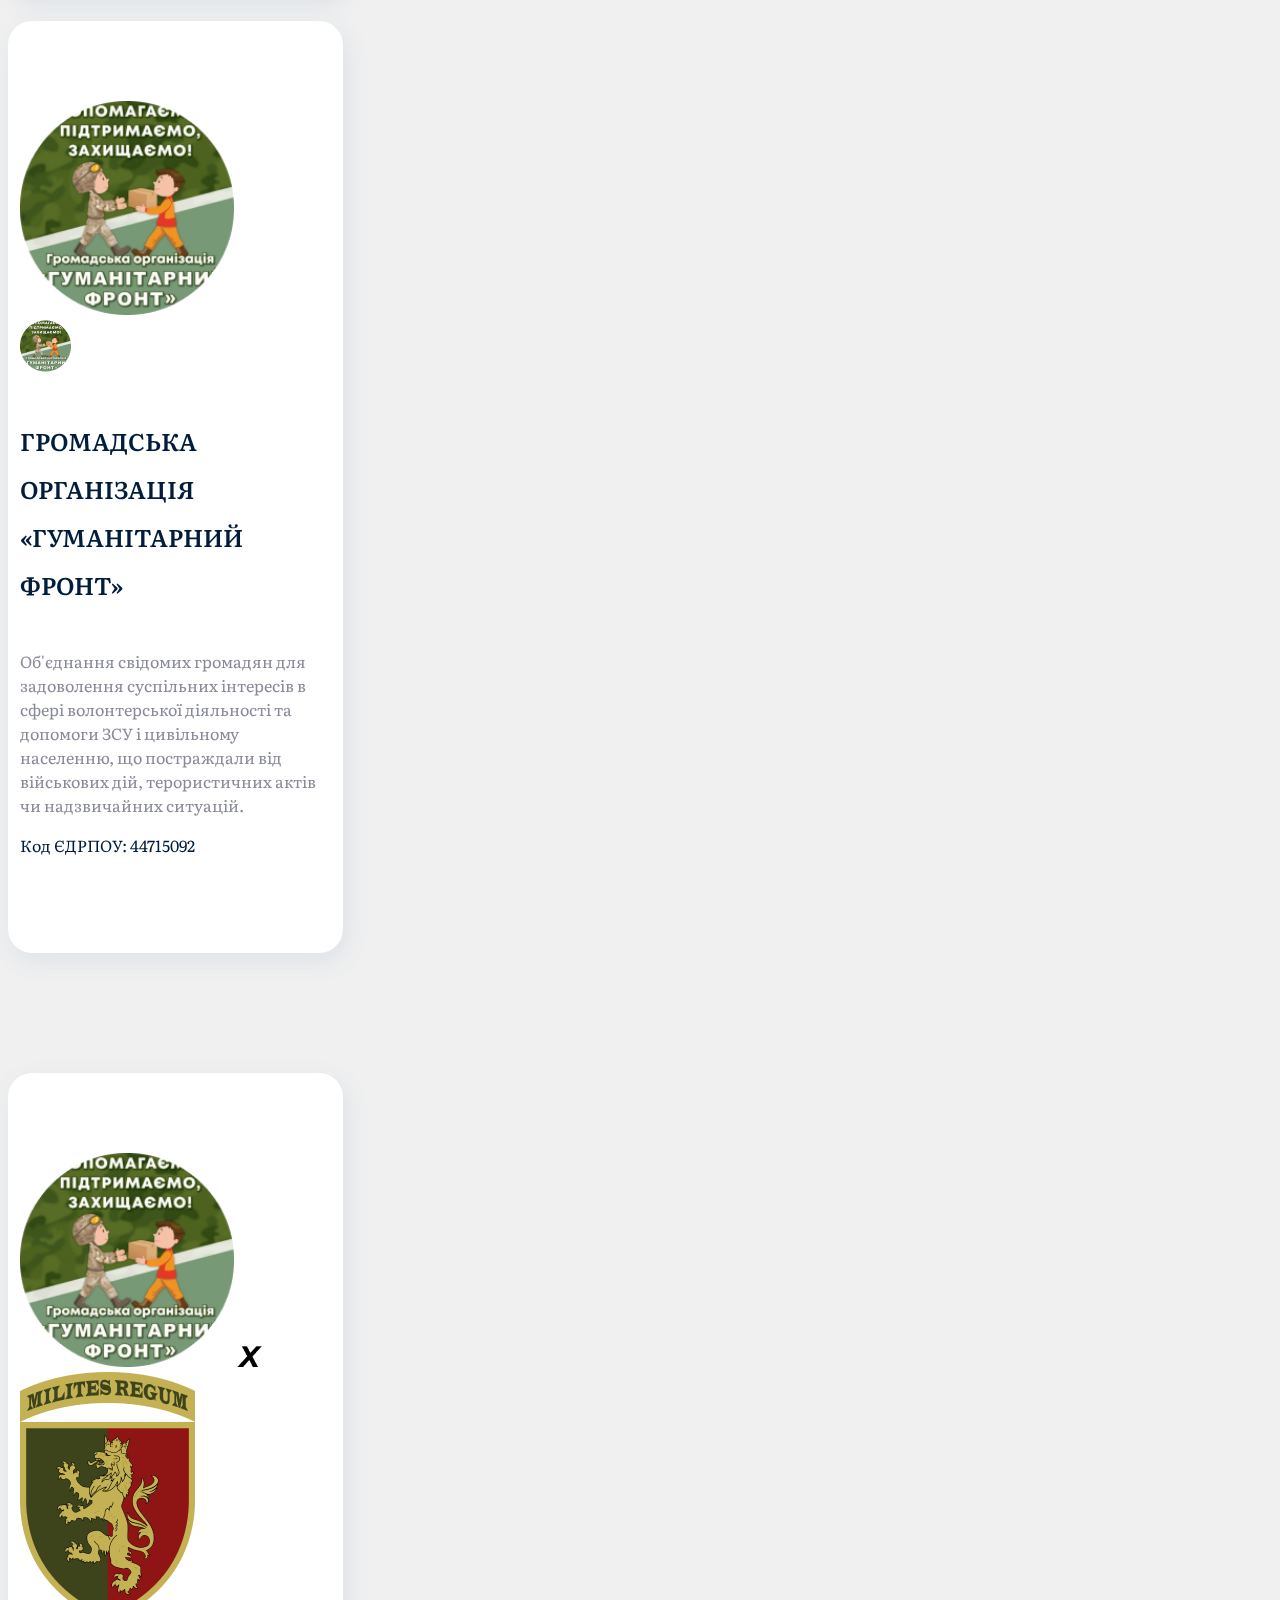
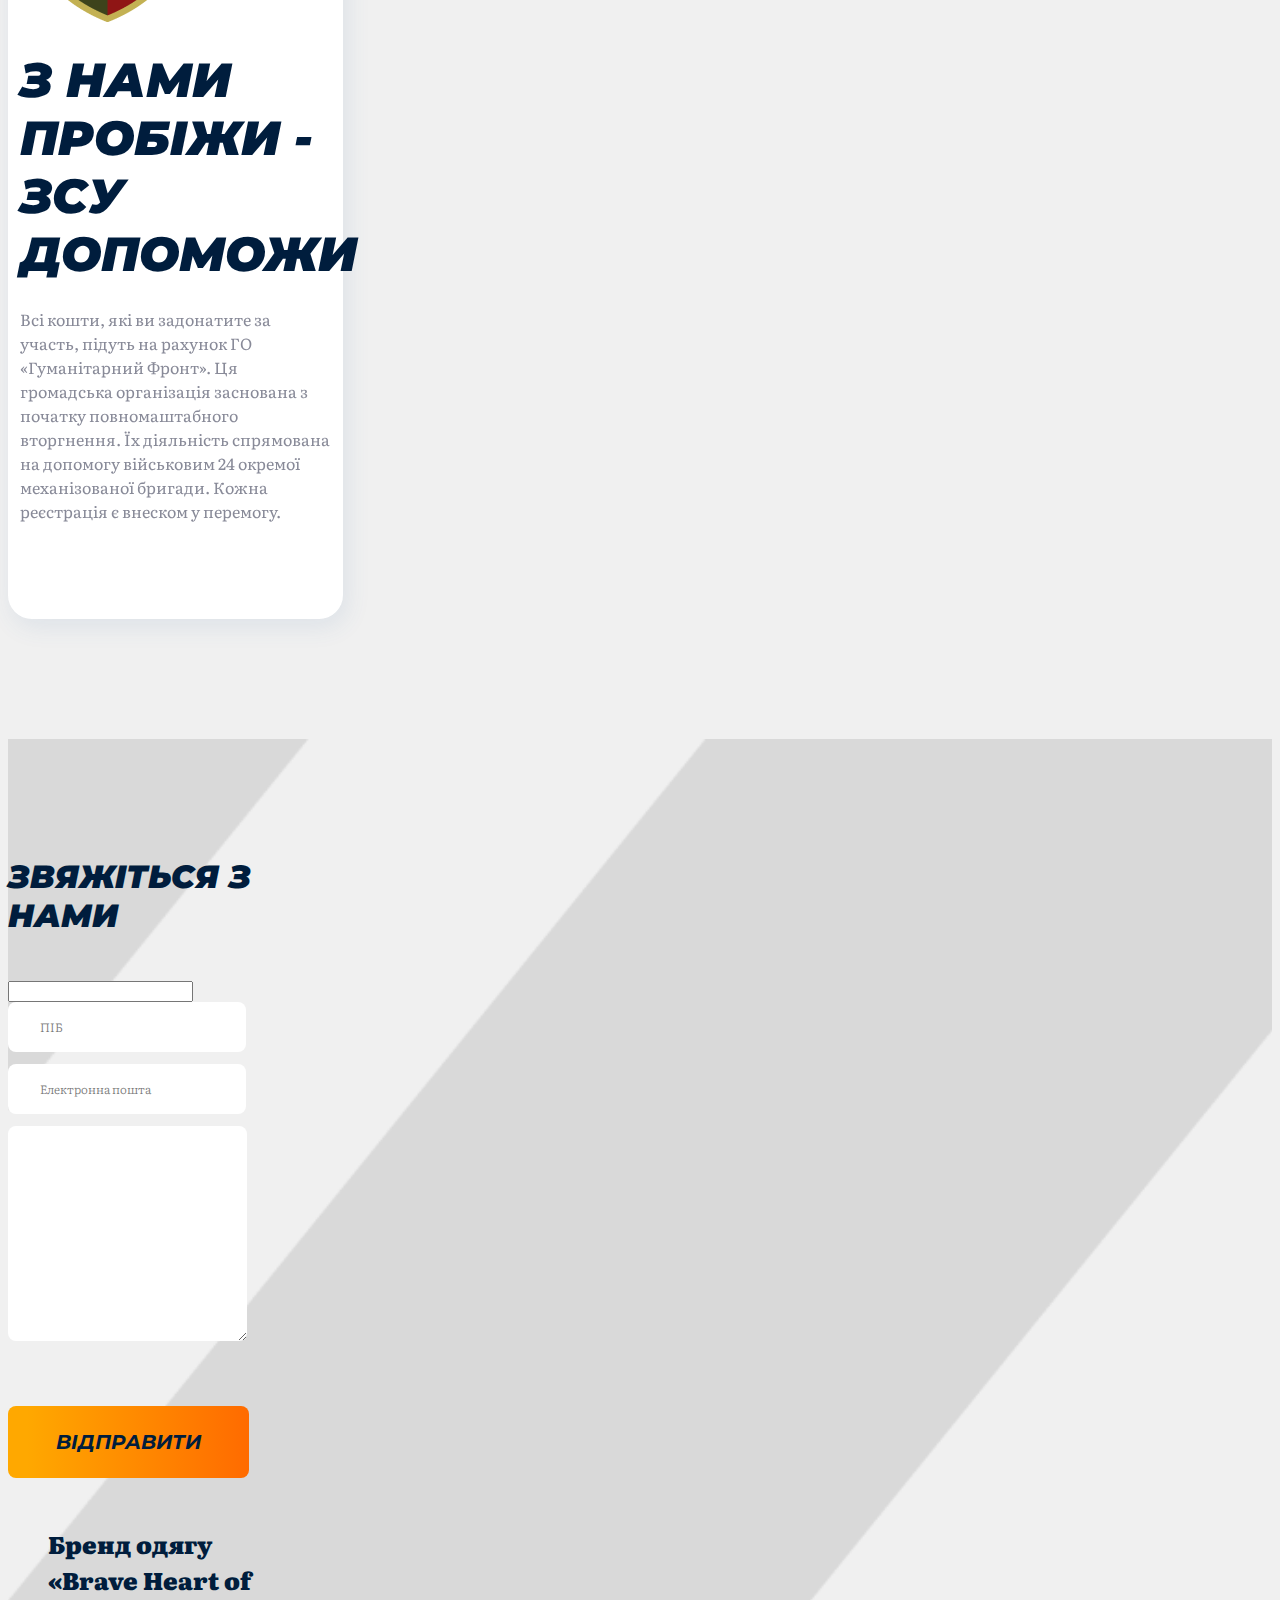
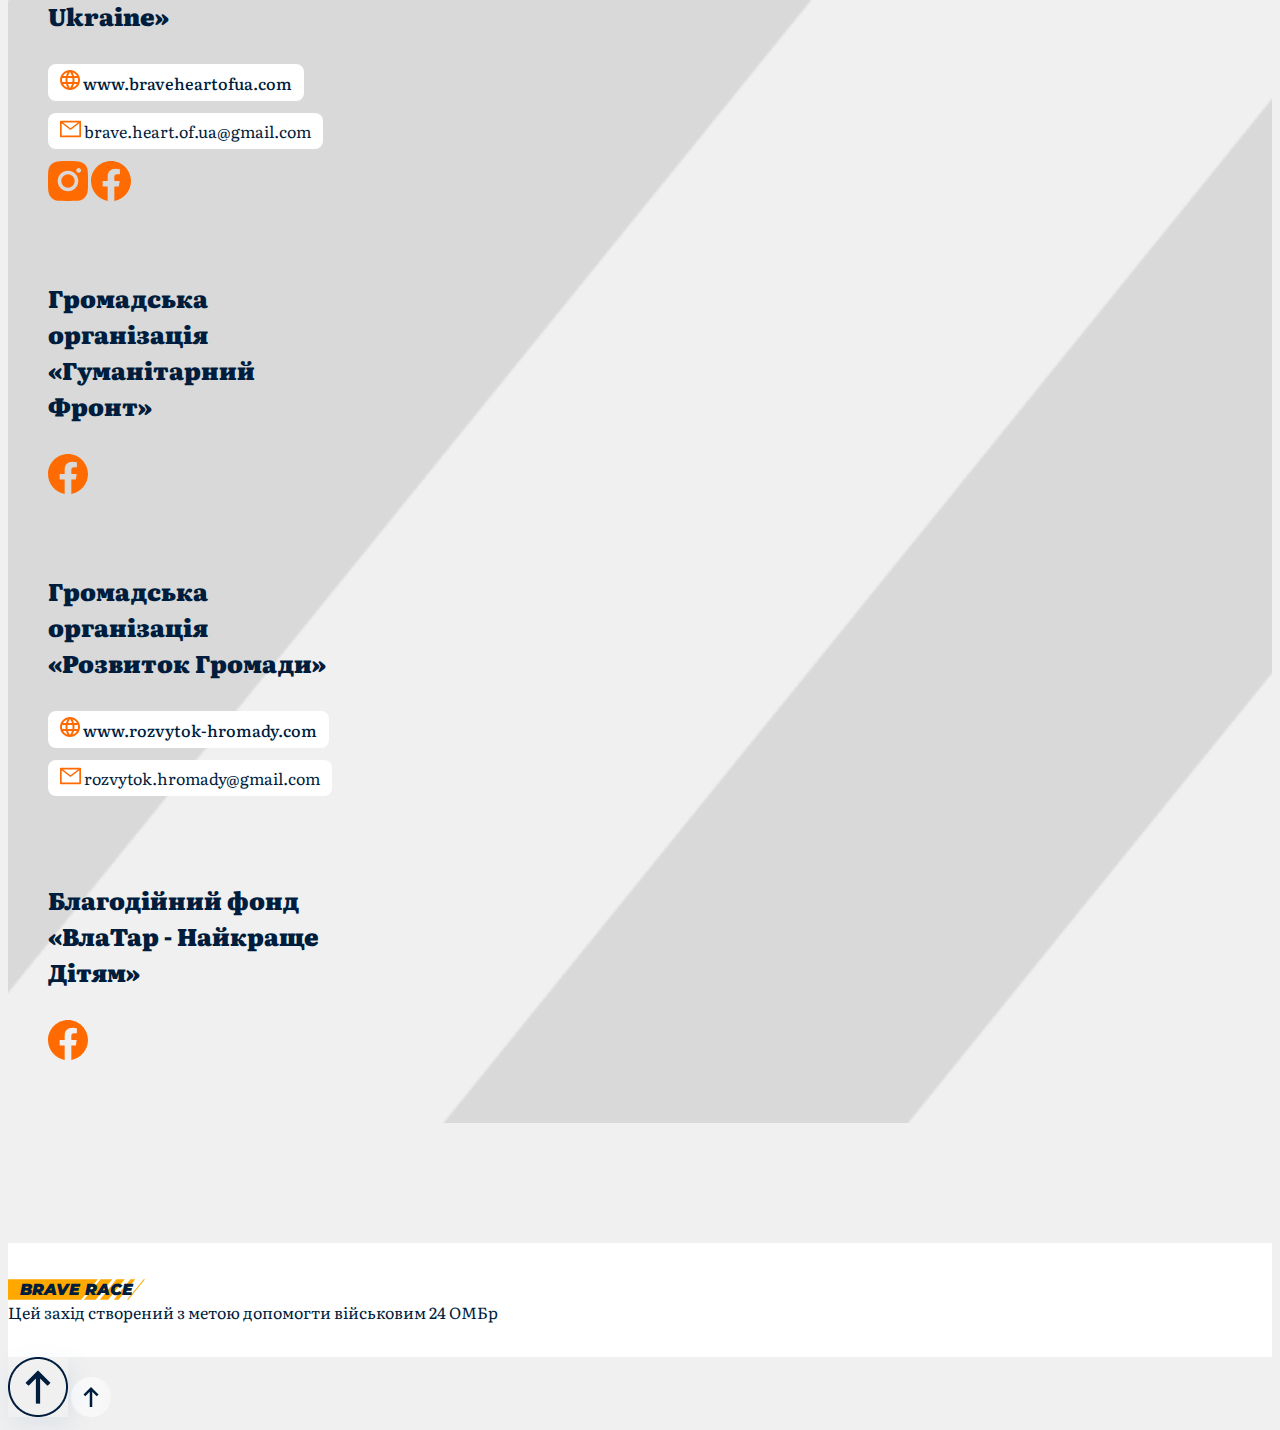
==== commit 9c018232: "Add files via upload" ====
--- a/index.html
+++ b/index.html
@@ -4,6 +4,8 @@
 <head>
   <!-- Required meta tags -->
   <meta charset="utf-8">
+  <meta name="description" content="Приєднюйся до святкування Дня Захисника та Захисниці України та прийми участь в забігах на різні дистанції.
+  Всі зібрані кошти передамо на потреби військових 24 окремої механізованої бригади.">
   <meta name="viewport" content="width=device-width, initial-scale=1">
   <title>Charity Marathon</title>
 
@@ -204,7 +206,7 @@
           <li class="ms-3 regis-l-item"><span>Отримайте підтвердження та свій унікальний код учасника</span></li>
         </ol>
       </div>
-      <form class="col-11 col-md-4 offset-md-1 align-self-center px-0" action="https://formsubmit.co/rostyslavduma@gmail.com" onsubmit="showSuccess()" method="POST">
+      <form class="col-11 col-md-4 offset-md-1 align-self-center px-0" action="https://formsubmit.co/328374165db80580e89d8d5eb48072f2" method="POST">
         <!-- Honeypot -->
         <input type="text" name="_honey" class="d-none">
         <!-- Disable Captcha -->
@@ -383,7 +385,7 @@
 
         <div class="col-11 col-md-7 col-lg-5  px-0 contact-block">
           <h3 class="contact-header">Звяжіться з нами</h3>
-          <form id="form1" action="https://formsubmit.co/rostyslavduma@gmail.com" method="POST">
+          <form id="form1" action="https://formsubmit.co/328374165db80580e89d8d5eb48072f2" method="POST">
             <!-- Honeypot -->
             <input type="text" name="_honey" class="d-none">
             <!-- Disable Captcha -->
@@ -471,8 +473,8 @@
   </footer>
 
 
-  <a class="fixed-bottom text-center text-md-end " href=""><img class="img-fluid arrow-up-img" src="images/arrow-up.png" alt=""></a>
-
+  <a class="d-none d-lg-block fixed-bottom text-center text-md-end " href=""><img class="img-fluid arrow-up-img" src="images/arrow-up.png" alt=""></a>
+  <a class="d-lg-none fixed-bottom text-end" href=""><img class="img-fluid" src="images/arr-up-mobile.png" alt=""></a>
 
   <script src="https://cdn.jsdelivr.net/npm/bootstrap@5.1.3/dist/js/bootstrap.bundle.min.js" integrity="sha384-ka7Sk0Gln4gmtz2MlQnikT1wXgYsOg+OMhuP+IlRH9sENBO0LRn5q+8nbTov4+1p" crossorigin="anonymous"></script>
   <script src="js/index.js"></script>
--- a/css/styles.css
+++ b/css/styles.css
@@ -83,7 +83,8 @@
 .day-program,
 .team-block,
 .team-zcu-block,
-.success-page {
+.success-page,
+.arrow-up-img {
   box-shadow: 4px 8px 24px rgba(63, 112, 166, 0.1);
   backdrop-filter: blur(5px);
 }
@@ -196,12 +197,9 @@
   color: var(--orange);
 }
 
-.arrow-up-img {
-  width: 40px;
-}
-
 .arr-image:hover,
-.arrow-up-img:hover {
+.arrow-up-img:hover,
+.arr-up-mobile:hover {
   filter: brightness(0) saturate(100%) invert(54%) sepia(94%) saturate(3561%) hue-rotate(360deg) brightness(101%) contrast(109%);
 }
 
